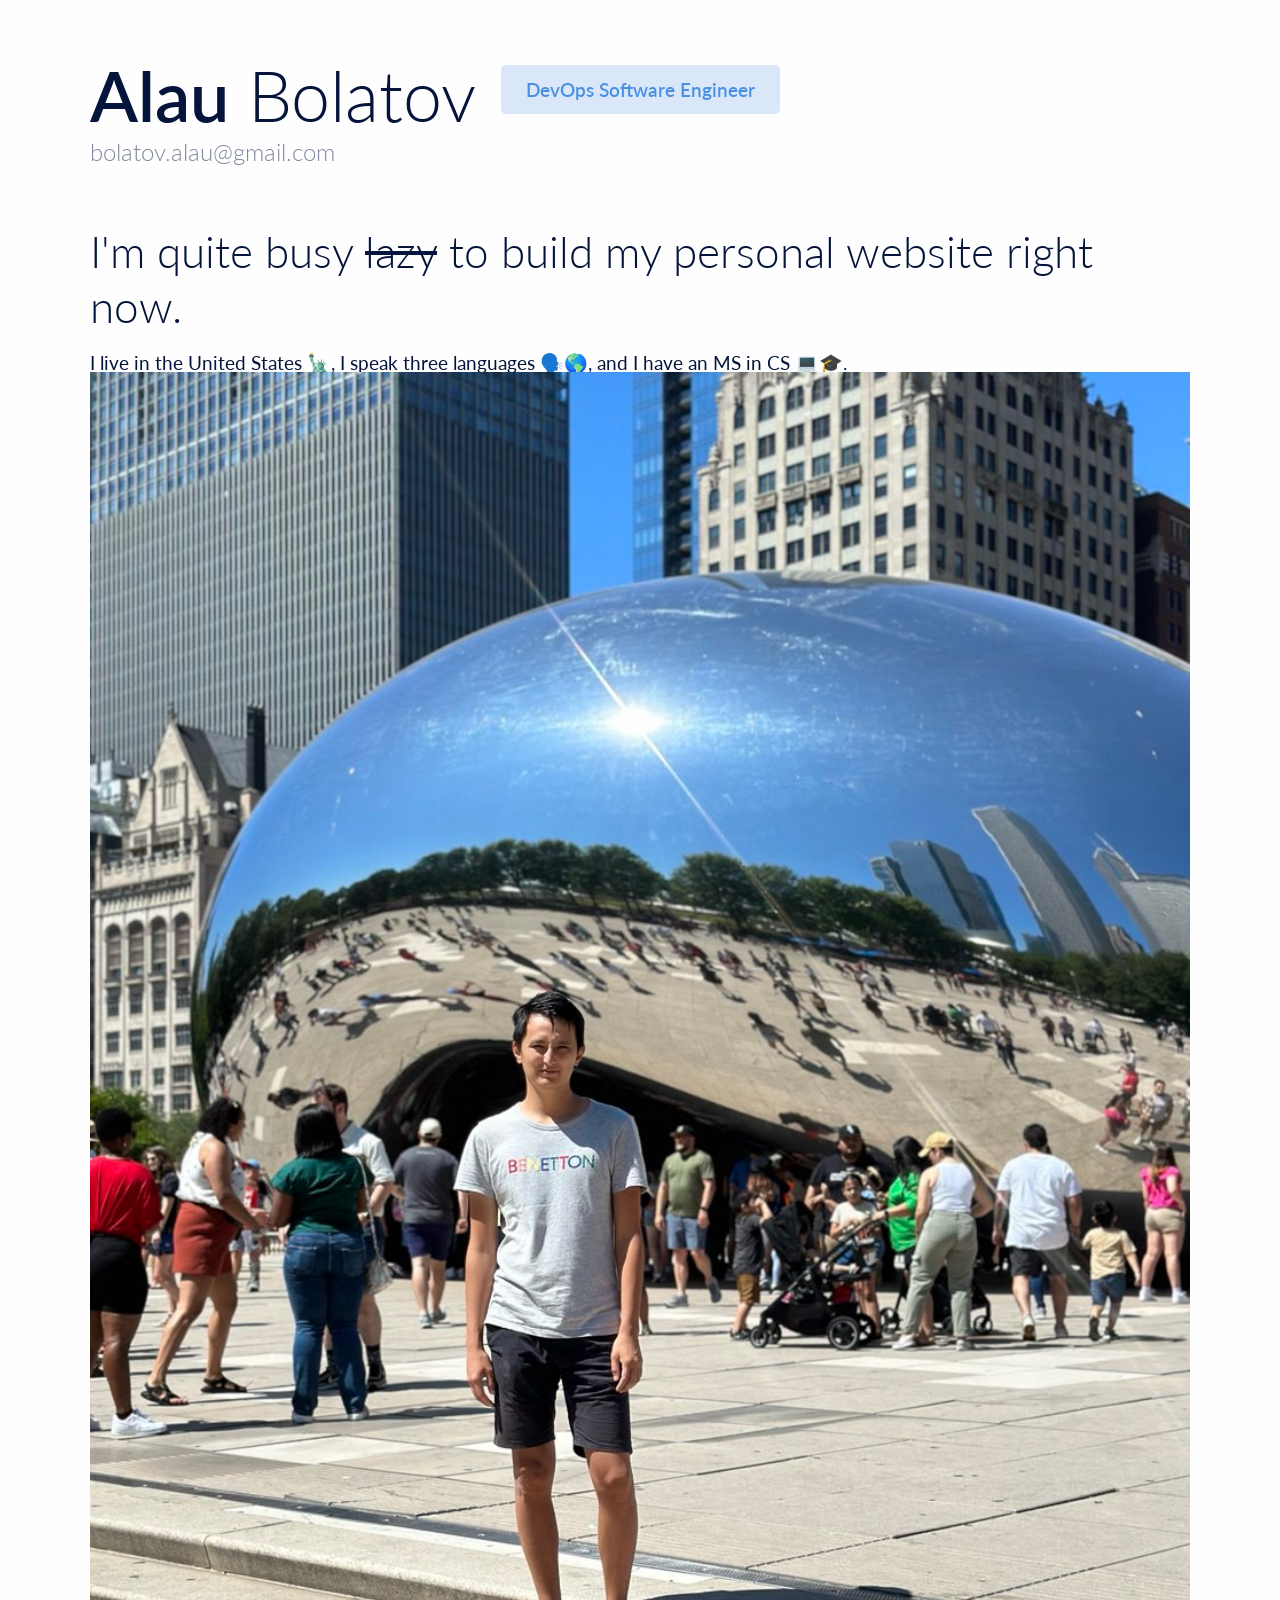
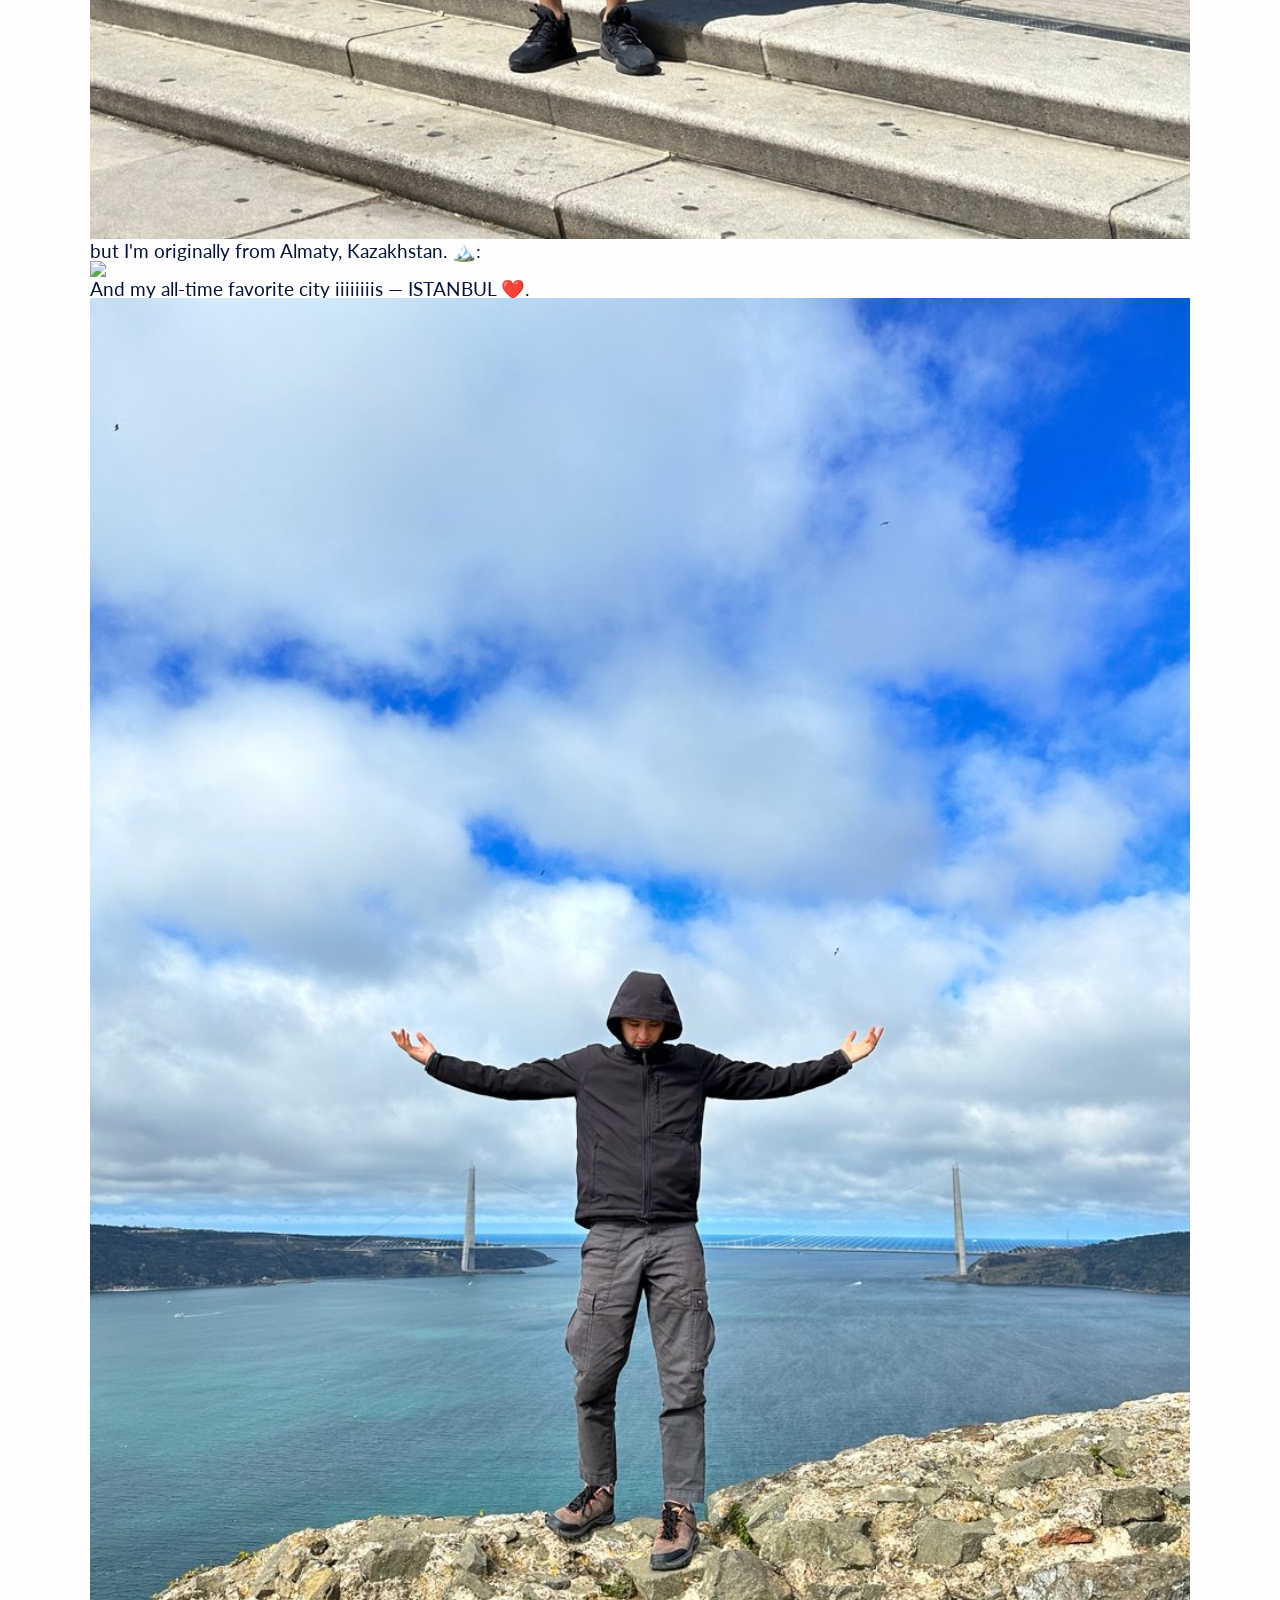
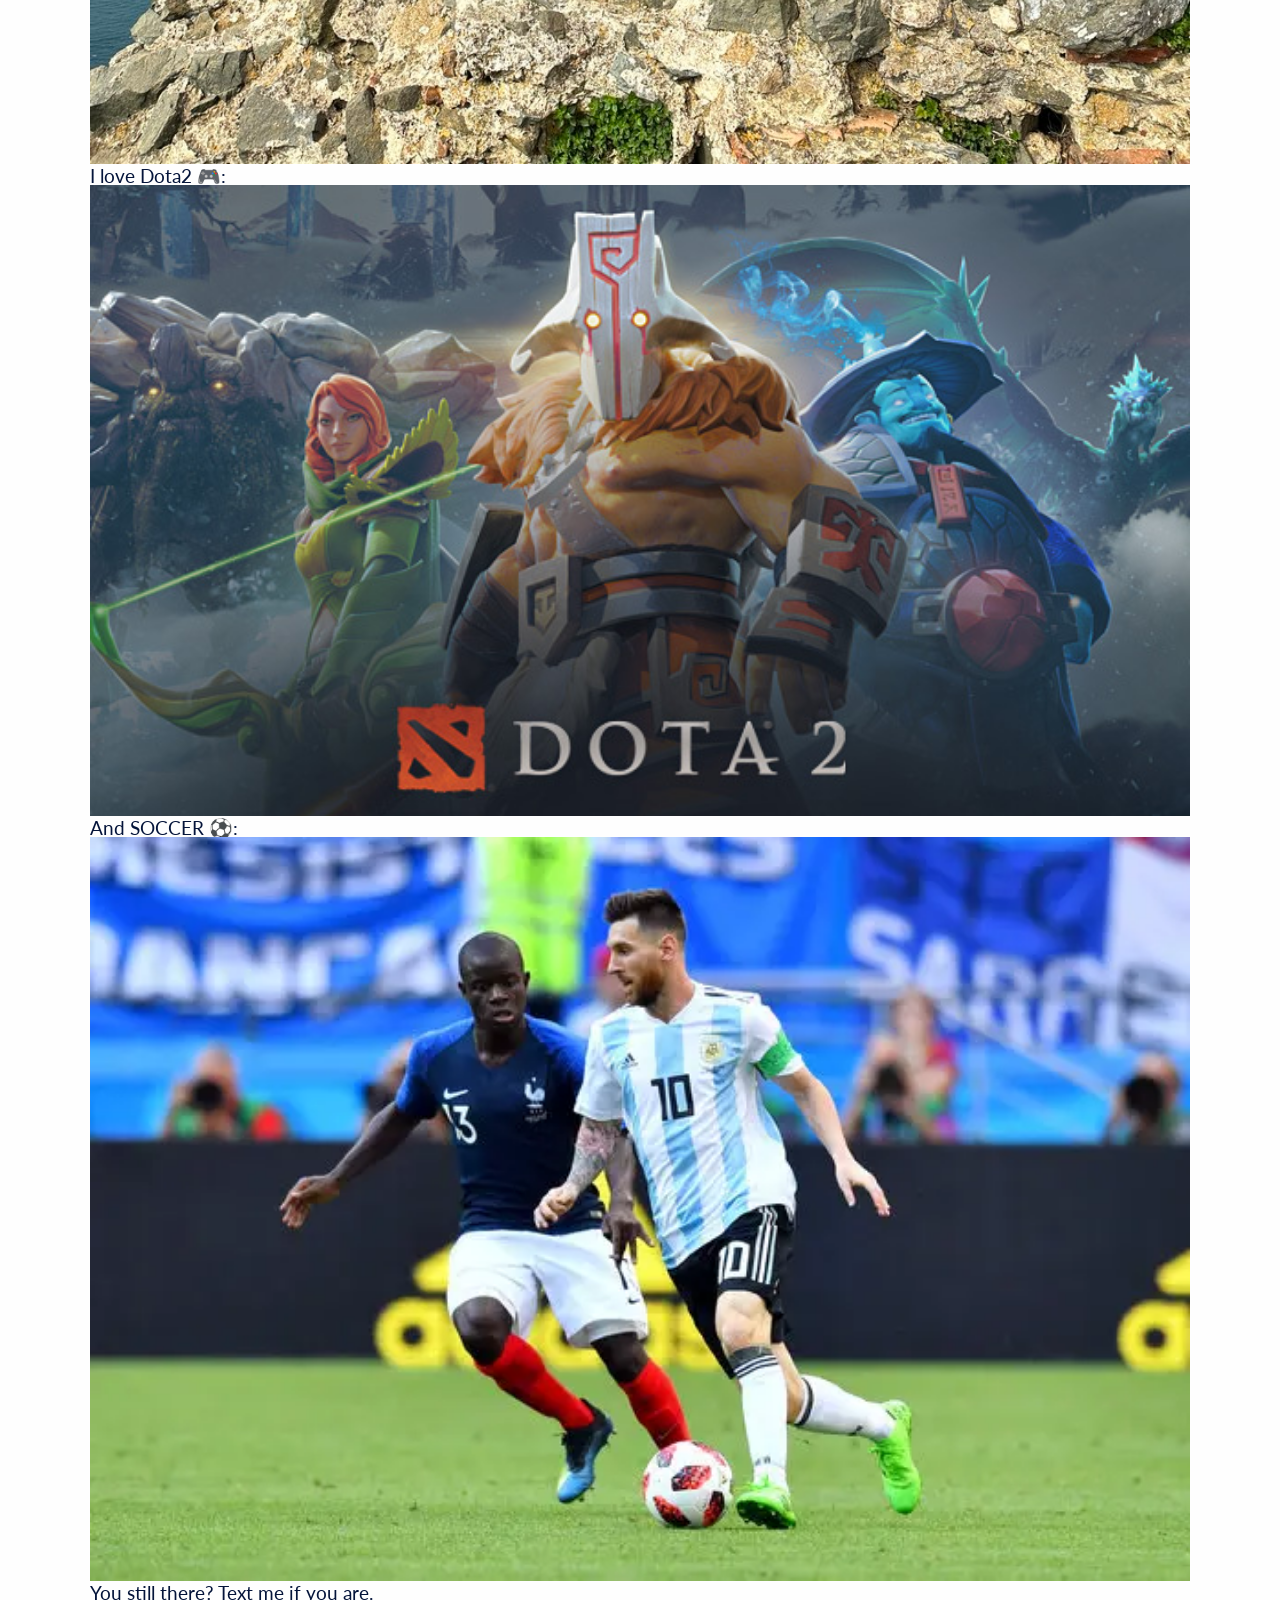
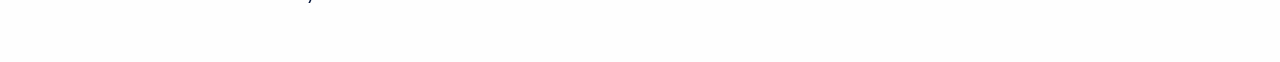
==== index.html @ 492950d0 "awdwad" ====
<!DOCTYPE html>
<html> 
<head> 
	<title>Bolatov Alau</title>
	<link rel="stylesheet" type="text/css" href="styles.css">
	<meta name="viewport" content="width=device-width, initial-scale=1.0">
</head>
<body>

	<div class="container">
		<div class="hero">
			<h1 class="name"><strong>Alau</strong> Bolatov</h1>
			<span class="job-title">DevOps Software Engineer</span>
			<span class="email">bolatov.alau@gmail.com</span>

			<h2 class="lead">I'm quite busy <s>lazy</s> to build my personal website right now.</h2>

			<br />
			I live in the United States 🗽, I speak three languages 🗣️🌎, and I have an MS in CS 💻🎓. 
			<br />
			<img src="chi.jpg" style="width: 100%;">
			
			<br>but I'm originally from Almaty, Kazakhstan. 🏔️:
			<br />

			<img src="al.jpg" style="width: 100%;">

			<br />

And my all-time favorite city iiiiiiiis — ISTANBUL ❤️.

			<br />

			<img src="ist.jpg" style="width: 100%;">

			<br />
			
			I love Dota2 🎮:
			<br />

			<img src="dota2_social.jpg" style="width: 100%;">

			<br />
			And SOCCER ⚽: <br />
			<img src="soccer.webp" style="width: 100%;">

			You still there? Text me if you are. 
		</div>
	</div>

</body>
</html>
---- styles.css ----
/* https://newtodesing.com/ 
   v2.0 | 20110126
   License: none (public domain)
*/



/*Load google font*/
@import url('https://fonts.googleapis.com/css?family=Lato:300,400,700');



/* Reset Styles */

html, body, div, span, applet, object, iframe,
h1, h2, h3, h4, h5, h6, p, blockquote, pre,
a, abbr, acronym, address, big, cite, code,
del, dfn, em, img, ins, kbd, q, s, samp,
small, strike, strong, sub, sup, tt, var,
b, u, i, center,
dl, dt, dd, ol, ul, li,
fieldset, form, label, legend,
table, caption, tbody, tfoot, thead, tr, th, td,
article, aside, canvas, details, embed, 
figure, figcaption, footer, header, hgroup, 
menu, nav, output, ruby, section, summary,
time, mark, audio, video {
	margin: 0;
	padding: 0;
	border: 0;
	font-size: 100%;
	font: inherit;
	vertical-align: baseline;
}
/* HTML5 display-role reset for older browsers */
article, aside, details, figcaption, figure, 
footer, header, hgroup, menu, nav, section {
	display: block;
}
a{
	text-decoration: none;
	text-transform: none;
	color: #4A90E2;
}

body {
	line-height: 1;
	font-family: lato, ubuntu,-apple-system,BlinkMacSystemFont,Segoe UI,Roboto,Oxygen,Ubuntu,Cantarell,Open Sans,Helvetica Neue,sans-serif;
	text-rendering : optimizeLegibility;
	-webkit-font-smoothing : antialiased;
	font-size: 19px;
	background-color: #FEFEFE;
	color: #04143A;
}
ol, ul {
	list-style: none;
}
blockquote, q {
	quotes: none;
}
blockquote:before, blockquote:after,
q:before, q:after {
	content: '';
	content: none;
}
table {
	border-collapse: collapse;
	border-spacing: 0;
}

p {
	color: #15171a;
	font-size: 17;
	line-height: 31px;
}

strong {
	font-weight: 600;
}

div , footer {
	box-sizing: border-box;
}

/* Reset ends */


/*Hero section*/

.container {
	max-width: 1100px;
	height: auto;
	margin: 60px auto;
}

.hero {
	margin: 50px auto; 
	position: relative;
}

h1.name {
	font-size: 70px;
	font-weight: 300;
	display: inline-block;
}

.job-title {
	vertical-align: top;
	background-color: #D9E7F8;
	color: #4A90E2;
	font-weight: 600;
	margin-top: 5px;
	margin-left: 20px;
	border-radius: 5px;
	display: inline-block;
	padding: 15px 25px;
}

.email {
	display: block;
	font-size: 24px;
	font-weight: 300;
	color: #81899C;
	margin-top: 10px;
}

.lead {
	font-size: 44px;
	font-weight: 300;
	margin-top: 60px;
	line-height: 55px;
}

/*hero ends*/

/*skills & intrests*/

.sections {
	vertical-align: top;
	display: inline-block;
	width: 49.7%;
	height: 50px;
}

.section-title {
	font-size: 20px;
	font-weight: 600;
	margin-bottom: 15px;
}

.list-card {
	margin: 30px 0;
}

.list-card .exp , .list-card div{
	display: inline-block;
	vertical-align: top;
}

.list-card .exp {
	margin-right: 15px;
	color: #4A90E2;
	font-weight: 600;
	width: 100px;
}

.list-card div {
	width: 70%;
}

.list-card h3 {
	font-size: 20px;
	font-weight: 600;
	color: #5B6A9A;
	line-height: 26px;
	margin-bottom: 8px;
}

.list-card div span {
	font-size: 16px;
	color: #81899C;
	line-height: 22px;
}

/*skill and intrests ends*/

/* Achievements */


.cards {
	max-width: 1120px;
	display: block;
	margin-top: 280px;
}

.card {
	width: 47.9%;
	height: 200px;
	background-color: #EEF0F7;
	display: inline-block;
	margin: 7px 5px;
	vertical-align: top;
	border-radius: 10px;
	text-align: center;
	padding-top: 50px
}

.card-active , .card:hover{
	transform: scale(1.02);
	transition: 0.5s;
	background-color: #fff;
	box-shadow: 0px 5px 50px -8px #ddd;
	cursor: pointer;
}


.skill-level {
	display: inline-block;
	max-width: 160px;
}

.skill-level span {
	font-size: 35px;
	font-weight: 300;
	color: #5B6A9A;
	vertical-align: top;
}

.skill-level h2 {
	font-size: 95px;
	font-weight: 300;
	display: inline-block;
	vertical-align: top;
	color: #5B6A9A;
	letter-spacing: -5px;
}

.skill-meta {
	vertical-align: top;
	display: inline-block;
	max-width: 300px;
	text-align: left;
	margin-top: 15px;
	margin-left: 15px;
}

.skill-meta h3 {
	font-size: 20px;
	font-weight: 800;
	color: #5B6A9A;
	margin-bottom: 5px;
}

.skill-meta span{
	color: #81899C;
	line-height: 20px;
	font-size: 16px;
}

/* Achievements ends */



/* Timeline styles*/


ol {
	position: relative;
	display: block;
	margin: 100px 0;
	height: 2px;
	background: #EEF0F7;

}
ol::before,
ol::after {
	content: "";
	position: absolute;
	top: -10px;
	display: block;
	width: 0;
	height: 0;
  	border-radius: 10px;
	border: 0px solid #31708F;
}
ol::before {
	left: -5px;
}
ol::after {
	right: -10px;
	border: 0px solid transparent;
	border-right: 0;
	border-left: 20px solid #31708F;
  	border-radius: 3px;
}

/* ---- Timeline elements ---- */
li {
	position: relative;
	display: inline-block;
	float: left;
	width: 25%;
  	height: 50px;
}
li .line {
  position: absolute;
  top: -47px;
  left: 1%;
  font-size: 20px;
  font-weight: 600;
  color: #04143A;
}
li .point {
	content: "";
	top: -7px;
	left: 0%;
	display: block;
	width: 8px;
	height: 8px;
	border: 4px solid #fff;
	border-radius: 10px;
	background: #4A90E2;
  position: absolute;
}
li .description {
  display: none;
  padding: 10px 0;
  margin-top: 20px;
  position: relative;
  font-weight: normal;
  z-index: 1;
  max-width: 95%;
  font-size: 18px;
  font-weight: 600;
  line-height: 25px;
  color: #5B6A9A;
}
.description::before {
  content: '';
  width: 0; 
  height: 0; 
  border-left: 5px solid transparent;
  border-right: 5px solid transparent;
  border-bottom: 5px solid #f4f4f4;
  position: absolute;
  top: -5px;
  left: 43%;
}


.timeline .date{
	font-size: 14px;
	color: #81899C;
	font-weight: 300;
}

/* ---- Hover effects ---- */
li:hover {
  color: #48A4D2;
}
li .description {
  display: block;
}

/*timeline ends*/



/* Media queries*/

@media(max-width: 1024px){
	.container {
		padding: 15px;
		margin: 0px auto;
	}
	.cards {
		margin-top: 250px;
	}
}

@media(max-width: 768px){
	.container {
		padding: 15px;
		margin: 0px auto;
	}
	.cards {
		margin-top: 320px;
	}

	.card {
		padding: 15px;
		text-align: left;
	}
	.card h2 {
		font-size: 70px;
	}
		.card , .sections {
		width: 100%;
		height: auto;
		margin: 10px 0;
		float: left;
	}

	.timeline{
		border: none;
		background-color: rgba(0,0,0,0);
	}

	.timeline li{
		margin-top: 70px;
		height: 150px;
	}
}


@media(max-width: 425px) {
	h1.name {
		font-size: 40px;
	}

	.card , .sections {
		width: 100%;
		height: auto;
		margin: 10px 0;
		float: left;
	}

	.timeline{
		display: none;
		}

	.job-title {
		position: absolute;
		font-size: 15px;
		top: -40px;
		right: 20px;
		padding: 10px
	}

	.lead {
		margin-top: 15px;
		font-size: 20px;
		line-height: 28px;
	}
	.container {
		margin: 0px;
		padding: 0 15px;
	}
	footer {
		margin-top: 2050px;
	}
	}


/* End of all :P*/
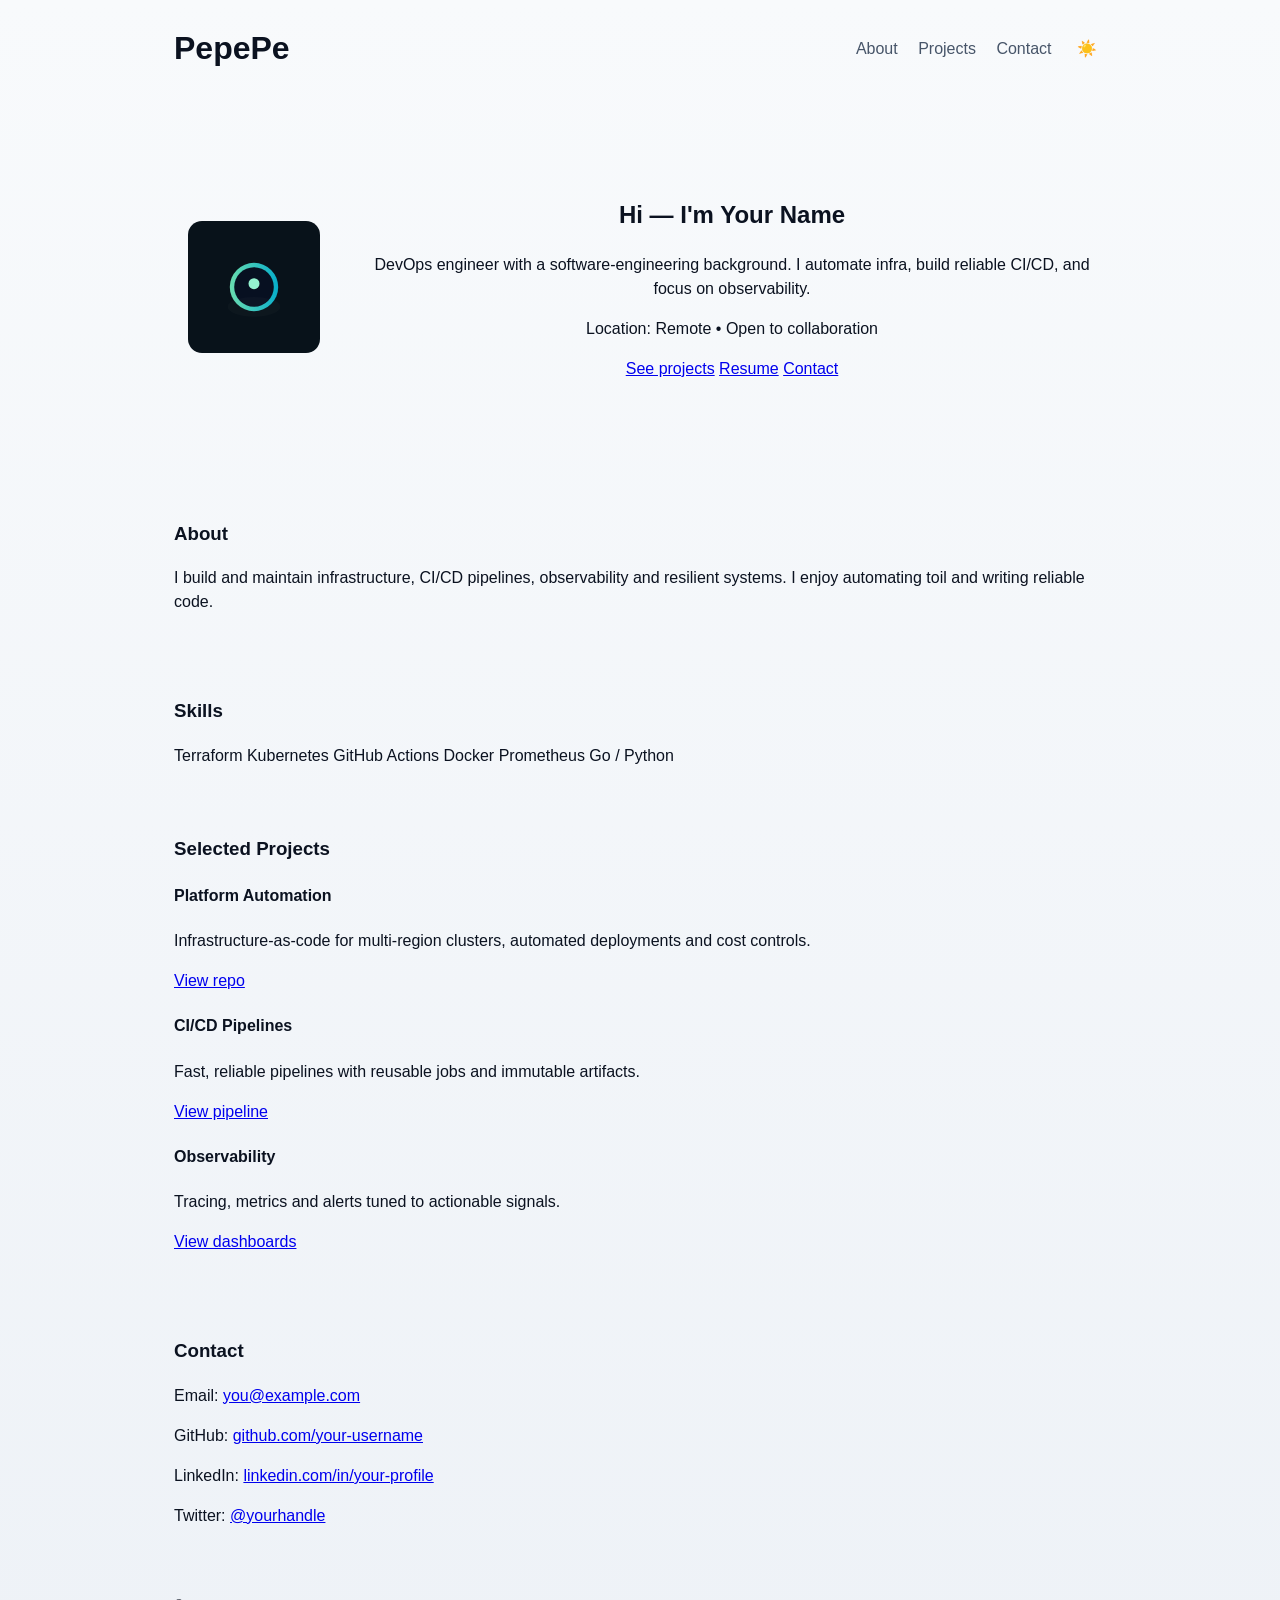
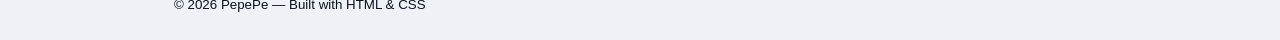
==== commit 17f00416: "lll" ====
--- a/index.html
+++ b/index.html
@@ -1,52 +1,127 @@
-<!DOCTYPE html>
-<html> 
-<head> 
-	<title>Bolatov Alau</title>
-	<link rel="stylesheet" type="text/css" href="styles.css">
-	<meta name="viewport" content="width=device-width, initial-scale=1.0">
-</head>
-<body>
+<!doctype html>
+<html lang="en">
+  <head>
+    <meta charset="utf-8" />
+    <meta name="viewport" content="width=device-width,initial-scale=1" />
+    <title>PepePe — DevOps + SWE Portfolio</title>
+    <meta name="description" content="Single-page static site for DevOps engineer with SWE background" />
+    <link rel="stylesheet" href="styles.css">
+  </head>
+  <body>
+    <header class="site-header">
+      <div class="container">
+        <h1 class="brand">PepePe</h1>
+        <nav class="nav">
+          <a href="#about">About</a>
+          <a href="#projects">Projects</a>
+          <a href="#contact">Contact</a>
+          <button id="themeToggle" class="theme-toggle" aria-label="Toggle color theme">🌙</button>
+        </nav>
+      </div>
+    </header>
 
-	<div class="container">
-		<div class="hero">
-			<h1 class="name"><strong>Alau</strong> Bolatov</h1>
-			<span class="job-title">DevOps Software Engineer</span>
-			<span class="email">bolatov.alau@gmail.com</span>
+    <main>
+      <section class="hero">
+        <div class="container hero-inner">
+          <div class="hero-left">
+            <img src="avatar.svg" alt="Avatar" class="avatar">
+          </div>
+          <div class="hero-right">
+            <h2>Hi — I'm <strong>Your Name</strong></h2>
+            <p class="lead">DevOps engineer with a software-engineering background. I automate infra, build reliable CI/CD, and focus on observability.</p>
+            <p class="meta">Location: Remote • Open to collaboration</p>
+            <p class="actions">
+              <a class="btn" href="#projects">See projects</a>
+              <a class="btn" href="resume.pdf" download>Resume</a>
+              <a class="btn ghost" href="#contact">Contact</a>
+            </p>
+          </div>
+        </div>
+      </section>
 
-			<h2 class="lead">I'm quite busy <s>lazy</s> to build my personal website right now.</h2>
+      <section id="about" class="container card">
+        <h3>About</h3>
+        <p>I build and maintain infrastructure, CI/CD pipelines, observability and resilient systems. I enjoy automating toil and writing reliable code.</p>
+      </section>
 
-			<br />
-			I live in the United States 🗽, I speak three languages 🗣️🌎, and I have an MS in CS 💻🎓. 
-			<br />
-			<img src="chi.jpg" style="width: 100%;">
-			
-			<br>but I'm originally from Almaty, Kazakhstan. 🏔️:
-			<br />
+      <section id="skills" class="container card">
+        <h3>Skills</h3>
+        <div class="chips">
+          <span class="chip">Terraform</span>
+          <span class="chip">Kubernetes</span>
+          <span class="chip">GitHub Actions</span>
+          <span class="chip">Docker</span>
+          <span class="chip">Prometheus</span>
+          <span class="chip">Go / Python</span>
+        </div>
+      </section>
 
-			<img src="al.jpg" style="width: 100%;">
+      <section id="projects" class="container">
+        <h3>Selected Projects</h3>
+        <div class="grid">
+          <article class="tile">
+            <h4>Platform Automation</h4>
+            <p>Infrastructure-as-code for multi-region clusters, automated deployments and cost controls.</p>
+            <p><a class="proj-link" href="#">View repo</a></p>
+          </article>
+          <article class="tile">
+            <h4>CI/CD Pipelines</h4>
+            <p>Fast, reliable pipelines with reusable jobs and immutable artifacts.</p>
+            <p><a class="proj-link" href="#">View pipeline</a></p>
+          </article>
+          <article class="tile">
+            <h4>Observability</h4>
+            <p>Tracing, metrics and alerts tuned to actionable signals.</p>
+            <p><a class="proj-link" href="#">View dashboards</a></p>
+          </article>
+        </div>
+      </section>
 
-			<br />
+      <section id="contact" class="container card">
+        <h3>Contact</h3>
+        <p>Email: <a href="mailto:you@example.com">you@example.com</a></p>
+        <p>GitHub: <a href="https://github.com/your-username" target="_blank" rel="noopener">github.com/your-username</a></p>
+        <p>LinkedIn: <a href="#" target="_blank" rel="noopener">linkedin.com/in/your-profile</a></p>
+        <p>Twitter: <a href="#" target="_blank" rel="noopener">@yourhandle</a></p>
+      </section>
+    </main>
 
-And my all-time favorite city iiiiiiiis — ISTANBUL ❤️.
+    <footer class="site-footer">
+      <div class="container">
+        <small>© <span id="year"></span> PepePe — Built with HTML & CSS</small>
+      </div>
+    </footer>
 
-			<br />
+    <script>
+      document.getElementById('year').textContent = new Date().getFullYear();
 
-			<img src="ist.jpg" style="width: 100%;">
+      (function(){
+        const btn = document.getElementById('themeToggle');
+        const storageKey = 'site-theme';
 
-			<br />
-			
-			I love Dota2 🎮:
-			<br />
+        function applyTheme(theme){
+          if(theme === 'light') document.documentElement.setAttribute('data-theme','light');
+          else document.documentElement.removeAttribute('data-theme');
+          btn.textContent = theme === 'light' ? '☀️' : '🌙';
+        }
 
-			<img src="dota2_social.jpg" style="width: 100%;">
+        function init(){
+          const saved = localStorage.getItem(storageKey);
+          if(saved){ applyTheme(saved); return; }
 
-			<br />
-			And SOCCER ⚽: <br />
-			<img src="soccer.webp" style="width: 100%;">
+          const prefersLight = window.matchMedia && window.matchMedia('(prefers-color-scheme: light)').matches;
+          applyTheme(prefersLight ? 'light' : 'dark');
+        }
 
-			You still there? Text me if you are. 
-		</div>
-	</div>
+        btn.addEventListener('click', ()=>{
+          const current = document.documentElement.getAttribute('data-theme') === 'light' ? 'light' : 'dark';
+          const next = current === 'light' ? 'dark' : 'light';
+          applyTheme(next);
+          localStorage.setItem(storageKey, next);
+        });
 
-</body>
+        init();
+      }());
+    </script>
+  </body>
 </html>
--- a/styles.css
+++ b/styles.css
@@ -1,455 +1,56 @@
-/* https://newtodesing.com/ 
-   v2.0 | 20110126
-   License: none (public domain)
-*/
-
-
-
-/*Load google font*/
-@import url('https://fonts.googleapis.com/css?family=Lato:300,400,700');
-
-
-
-/* Reset Styles */
-
-html, body, div, span, applet, object, iframe,
-h1, h2, h3, h4, h5, h6, p, blockquote, pre,
-a, abbr, acronym, address, big, cite, code,
-del, dfn, em, img, ins, kbd, q, s, samp,
-small, strike, strong, sub, sup, tt, var,
-b, u, i, center,
-dl, dt, dd, ol, ul, li,
-fieldset, form, label, legend,
-table, caption, tbody, tfoot, thead, tr, th, td,
-article, aside, canvas, details, embed, 
-figure, figcaption, footer, header, hgroup, 
-menu, nav, output, ruby, section, summary,
-time, mark, audio, video {
-	margin: 0;
-	padding: 0;
-	border: 0;
-	font-size: 100%;
-	font: inherit;
-	vertical-align: baseline;
-}
-/* HTML5 display-role reset for older browsers */
-article, aside, details, figcaption, figure, 
-footer, header, hgroup, menu, nav, section {
-	display: block;
-}
-a{
-	text-decoration: none;
-	text-transform: none;
-	color: #4A90E2;
+:root{
+  --bg-gradient-start: #071021;
+  --bg-gradient-end: #071828;
+  --text-color: #e6eef6;
+  --muted: #9aa4b2;
+  --accent: #6ee7b7;
+  --surface: #0b1220;
 }
 
-body {
-	line-height: 1;
-	font-family: lato, ubuntu,-apple-system,BlinkMacSystemFont,Segoe UI,Roboto,Oxygen,Ubuntu,Cantarell,Open Sans,Helvetica Neue,sans-serif;
-	text-rendering : optimizeLegibility;
-	-webkit-font-smoothing : antialiased;
-	font-size: 19px;
-	background-color: #FEFEFE;
-	color: #04143A;
+html[data-theme="light"]{
+  --bg-gradient-start: #f8fafc;
+  --bg-gradient-end: #eef2f7;
+  --text-color: #0b1220;
+  --muted: #475569;
+  --accent: #06b6d4;
+  --surface: #ffffff;
 }
-ol, ul {
-	list-style: none;
+*{box-sizing:border-box}
+body{
+  margin:0; font-family:Inter,Segoe UI,Roboto,Arial,sans-serif; background:linear-gradient(180deg,var(--bg-gradient-start) 0%, var(--bg-gradient-end) 100%); color:var(--text-color); line-height:1.5; transition:background-color 240ms ease, color 240ms ease;
 }
-blockquote, q {
-	quotes: none;
+.container{max-width:980px;margin:0 auto;padding:24px}
+.site-header{border-bottom:1px solid rgba(255,255,255,0.03);} 
+.site-header .container{display:flex;align-items:center;justify-content:space-between}
+.brand{margin:0;font-weight:700}
+.nav a{color:var(--muted);text-decoration:none;margin-left:16px}
+.theme-toggle{background:transparent;border:1px solid rgba(255,255,255,0.06);color:var(--muted);padding:6px 8px;border-radius:8px;margin-left:12px;cursor:pointer;font-size:16px}
+.theme-toggle:hover{opacity:0.9}
+.hero{padding:56px 0;text-align:center}
+.hero{padding:56px 0}
+.hero-inner{display:flex;align-items:center;gap:24px;justify-content:center}
+.hero-left{flex:0 0 160px;display:flex;justify-content:center}
+.avatar{width:140px;height:140px;border-radius:18px;border:4px solid rgba(255,255,255,0.04);background:linear-gradient(180deg,var(--bg-gradient-start),var(--bg-gradient-end)}
+.hero-right{max-width:640px}
+.hero h2{font-size:28px;margin:0 0 8px;text-align:left}
+.lead{color:var(--muted);margin:8px 0 12px;text-align:left}
+.meta{color:var(--muted);font-size:14px;margin-bottom:12px;text-align:left}
+.btn{display:inline-block;padding:10px 16px;border-radius:8px;background:var(--accent);color:#04292b;text-decoration:none;font-weight:600;margin-right:8px}
+.btn.ghost{background:transparent;border:1px solid rgba(255,255,255,0.06);color:var(--muted)}
+.card{background:linear-gradient(180deg,rgba(255,255,255,0.02),rgba(255,255,255,0.01));border-radius:10px;padding:24px;margin:18px auto;text-align:center;max-width:720px}
+.grid{display:grid;grid-template-columns:repeat(auto-fit,minmax(210px,1fr));gap:16px}
+.proj-link{color:var(--accent);text-decoration:none;font-weight:600}
+
+.chips{display:flex;flex-wrap:wrap;gap:8px;margin-top:8px}
+.chip{background:rgba(255,255,255,0.03);padding:6px 10px;border-radius:999px;font-size:13px;color:var(--muted)}
+.tile{background:rgba(255,255,255,0.02);padding:16px;border-radius:8px}
+.site-footer{border-top:1px solid rgba(255,255,255,0.03);padding:16px 0;margin-top:32px;text-align:center;color:var(--muted)}
+
+@media (max-width:640px){
+  .site-header .container{padding:12px}
+  .nav a{margin-left:10px}
+  .hero h2{font-size:20px}
+  .hero-inner{flex-direction:column;gap:12px}
+  .hero-left{flex:0 0 auto}
+  .avatar{width:120px;height:120px}
 }
-blockquote:before, blockquote:after,
-q:before, q:after {
-	content: '';
-	content: none;
-}
-table {
-	border-collapse: collapse;
-	border-spacing: 0;
-}
-
-p {
-	color: #15171a;
-	font-size: 17;
-	line-height: 31px;
-}
-
-strong {
-	font-weight: 600;
-}
-
-div , footer {
-	box-sizing: border-box;
-}
-
-/* Reset ends */
-
-
-/*Hero section*/
-
-.container {
-	max-width: 1100px;
-	height: auto;
-	margin: 60px auto;
-}
-
-.hero {
-	margin: 50px auto; 
-	position: relative;
-}
-
-h1.name {
-	font-size: 70px;
-	font-weight: 300;
-	display: inline-block;
-}
-
-.job-title {
-	vertical-align: top;
-	background-color: #D9E7F8;
-	color: #4A90E2;
-	font-weight: 600;
-	margin-top: 5px;
-	margin-left: 20px;
-	border-radius: 5px;
-	display: inline-block;
-	padding: 15px 25px;
-}
-
-.email {
-	display: block;
-	font-size: 24px;
-	font-weight: 300;
-	color: #81899C;
-	margin-top: 10px;
-}
-
-.lead {
-	font-size: 44px;
-	font-weight: 300;
-	margin-top: 60px;
-	line-height: 55px;
-}
-
-/*hero ends*/
-
-/*skills & intrests*/
-
-.sections {
-	vertical-align: top;
-	display: inline-block;
-	width: 49.7%;
-	height: 50px;
-}
-
-.section-title {
-	font-size: 20px;
-	font-weight: 600;
-	margin-bottom: 15px;
-}
-
-.list-card {
-	margin: 30px 0;
-}
-
-.list-card .exp , .list-card div{
-	display: inline-block;
-	vertical-align: top;
-}
-
-.list-card .exp {
-	margin-right: 15px;
-	color: #4A90E2;
-	font-weight: 600;
-	width: 100px;
-}
-
-.list-card div {
-	width: 70%;
-}
-
-.list-card h3 {
-	font-size: 20px;
-	font-weight: 600;
-	color: #5B6A9A;
-	line-height: 26px;
-	margin-bottom: 8px;
-}
-
-.list-card div span {
-	font-size: 16px;
-	color: #81899C;
-	line-height: 22px;
-}
-
-/*skill and intrests ends*/
-
-/* Achievements */
-
-
-.cards {
-	max-width: 1120px;
-	display: block;
-	margin-top: 280px;
-}
-
-.card {
-	width: 47.9%;
-	height: 200px;
-	background-color: #EEF0F7;
-	display: inline-block;
-	margin: 7px 5px;
-	vertical-align: top;
-	border-radius: 10px;
-	text-align: center;
-	padding-top: 50px
-}
-
-.card-active , .card:hover{
-	transform: scale(1.02);
-	transition: 0.5s;
-	background-color: #fff;
-	box-shadow: 0px 5px 50px -8px #ddd;
-	cursor: pointer;
-}
-
-
-.skill-level {
-	display: inline-block;
-	max-width: 160px;
-}
-
-.skill-level span {
-	font-size: 35px;
-	font-weight: 300;
-	color: #5B6A9A;
-	vertical-align: top;
-}
-
-.skill-level h2 {
-	font-size: 95px;
-	font-weight: 300;
-	display: inline-block;
-	vertical-align: top;
-	color: #5B6A9A;
-	letter-spacing: -5px;
-}
-
-.skill-meta {
-	vertical-align: top;
-	display: inline-block;
-	max-width: 300px;
-	text-align: left;
-	margin-top: 15px;
-	margin-left: 15px;
-}
-
-.skill-meta h3 {
-	font-size: 20px;
-	font-weight: 800;
-	color: #5B6A9A;
-	margin-bottom: 5px;
-}
-
-.skill-meta span{
-	color: #81899C;
-	line-height: 20px;
-	font-size: 16px;
-}
-
-/* Achievements ends */
-
-
-
-/* Timeline styles*/
-
-
-ol {
-	position: relative;
-	display: block;
-	margin: 100px 0;
-	height: 2px;
-	background: #EEF0F7;
-
-}
-ol::before,
-ol::after {
-	content: "";
-	position: absolute;
-	top: -10px;
-	display: block;
-	width: 0;
-	height: 0;
-  	border-radius: 10px;
-	border: 0px solid #31708F;
-}
-ol::before {
-	left: -5px;
-}
-ol::after {
-	right: -10px;
-	border: 0px solid transparent;
-	border-right: 0;
-	border-left: 20px solid #31708F;
-  	border-radius: 3px;
-}
-
-/* ---- Timeline elements ---- */
-li {
-	position: relative;
-	display: inline-block;
-	float: left;
-	width: 25%;
-  	height: 50px;
-}
-li .line {
-  position: absolute;
-  top: -47px;
-  left: 1%;
-  font-size: 20px;
-  font-weight: 600;
-  color: #04143A;
-}
-li .point {
-	content: "";
-	top: -7px;
-	left: 0%;
-	display: block;
-	width: 8px;
-	height: 8px;
-	border: 4px solid #fff;
-	border-radius: 10px;
-	background: #4A90E2;
-  position: absolute;
-}
-li .description {
-  display: none;
-  padding: 10px 0;
-  margin-top: 20px;
-  position: relative;
-  font-weight: normal;
-  z-index: 1;
-  max-width: 95%;
-  font-size: 18px;
-  font-weight: 600;
-  line-height: 25px;
-  color: #5B6A9A;
-}
-.description::before {
-  content: '';
-  width: 0; 
-  height: 0; 
-  border-left: 5px solid transparent;
-  border-right: 5px solid transparent;
-  border-bottom: 5px solid #f4f4f4;
-  position: absolute;
-  top: -5px;
-  left: 43%;
-}
-
-
-.timeline .date{
-	font-size: 14px;
-	color: #81899C;
-	font-weight: 300;
-}
-
-/* ---- Hover effects ---- */
-li:hover {
-  color: #48A4D2;
-}
-li .description {
-  display: block;
-}
-
-/*timeline ends*/
-
-
-
-/* Media queries*/
-
-@media(max-width: 1024px){
-	.container {
-		padding: 15px;
-		margin: 0px auto;
-	}
-	.cards {
-		margin-top: 250px;
-	}
-}
-
-@media(max-width: 768px){
-	.container {
-		padding: 15px;
-		margin: 0px auto;
-	}
-	.cards {
-		margin-top: 320px;
-	}
-
-	.card {
-		padding: 15px;
-		text-align: left;
-	}
-	.card h2 {
-		font-size: 70px;
-	}
-		.card , .sections {
-		width: 100%;
-		height: auto;
-		margin: 10px 0;
-		float: left;
-	}
-
-	.timeline{
-		border: none;
-		background-color: rgba(0,0,0,0);
-	}
-
-	.timeline li{
-		margin-top: 70px;
-		height: 150px;
-	}
-}
-
-
-@media(max-width: 425px) {
-	h1.name {
-		font-size: 40px;
-	}
-
-	.card , .sections {
-		width: 100%;
-		height: auto;
-		margin: 10px 0;
-		float: left;
-	}
-
-	.timeline{
-		display: none;
-		}
-
-	.job-title {
-		position: absolute;
-		font-size: 15px;
-		top: -40px;
-		right: 20px;
-		padding: 10px
-	}
-
-	.lead {
-		margin-top: 15px;
-		font-size: 20px;
-		line-height: 28px;
-	}
-	.container {
-		margin: 0px;
-		padding: 0 15px;
-	}
-	footer {
-		margin-top: 2050px;
-	}
-	}
-
-
-/* End of all :P*/
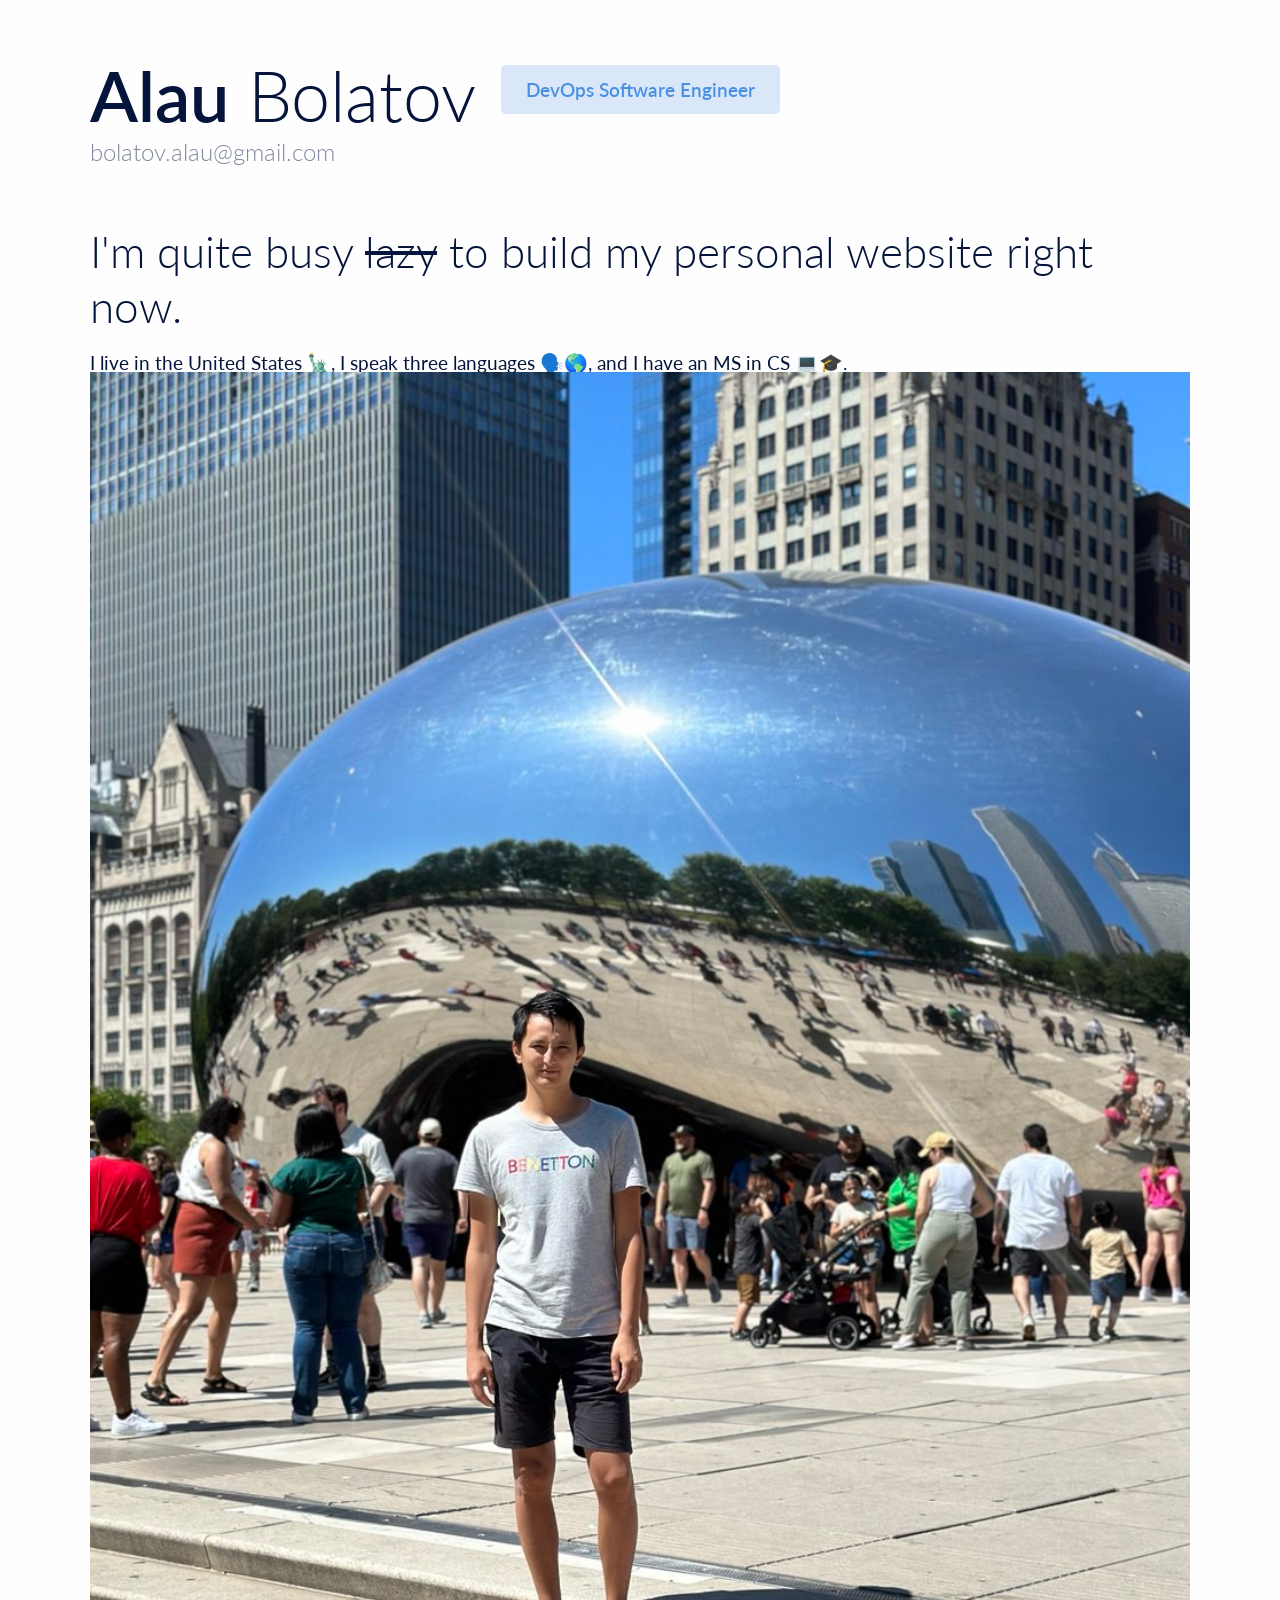
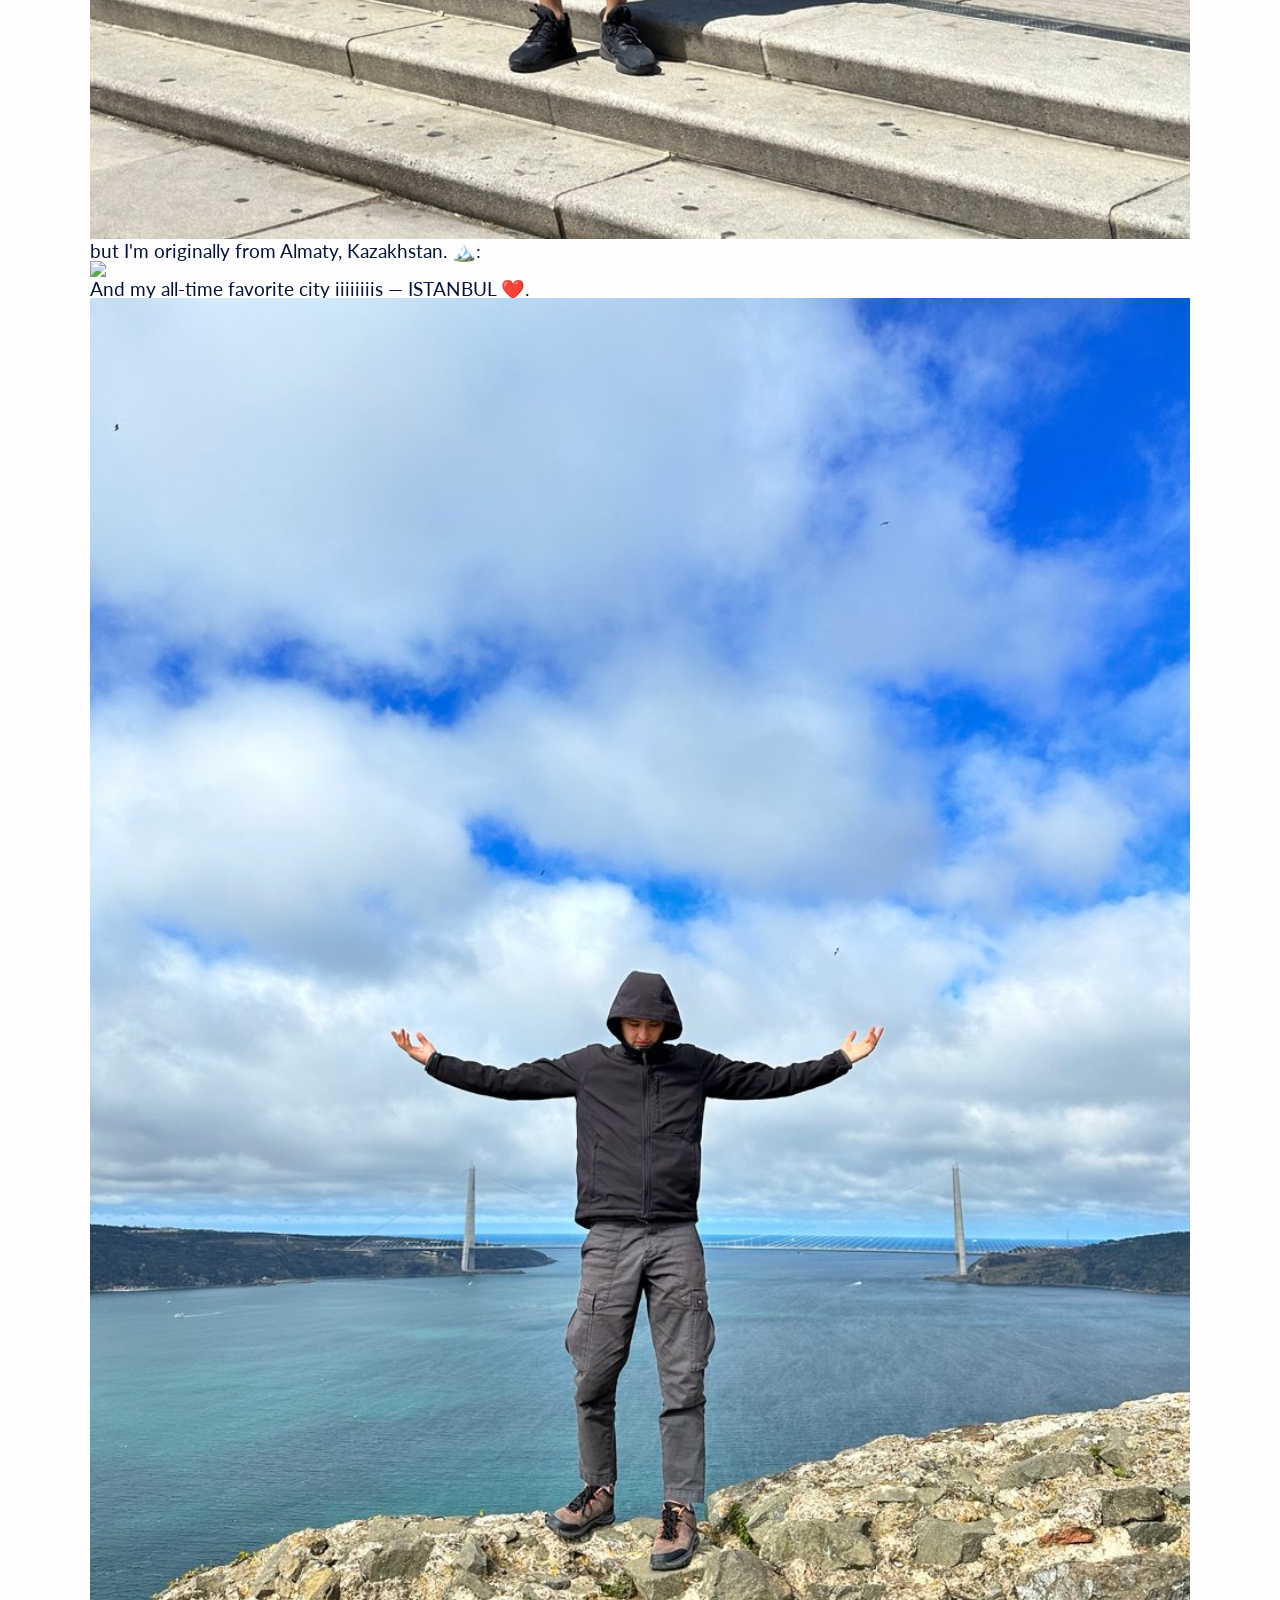
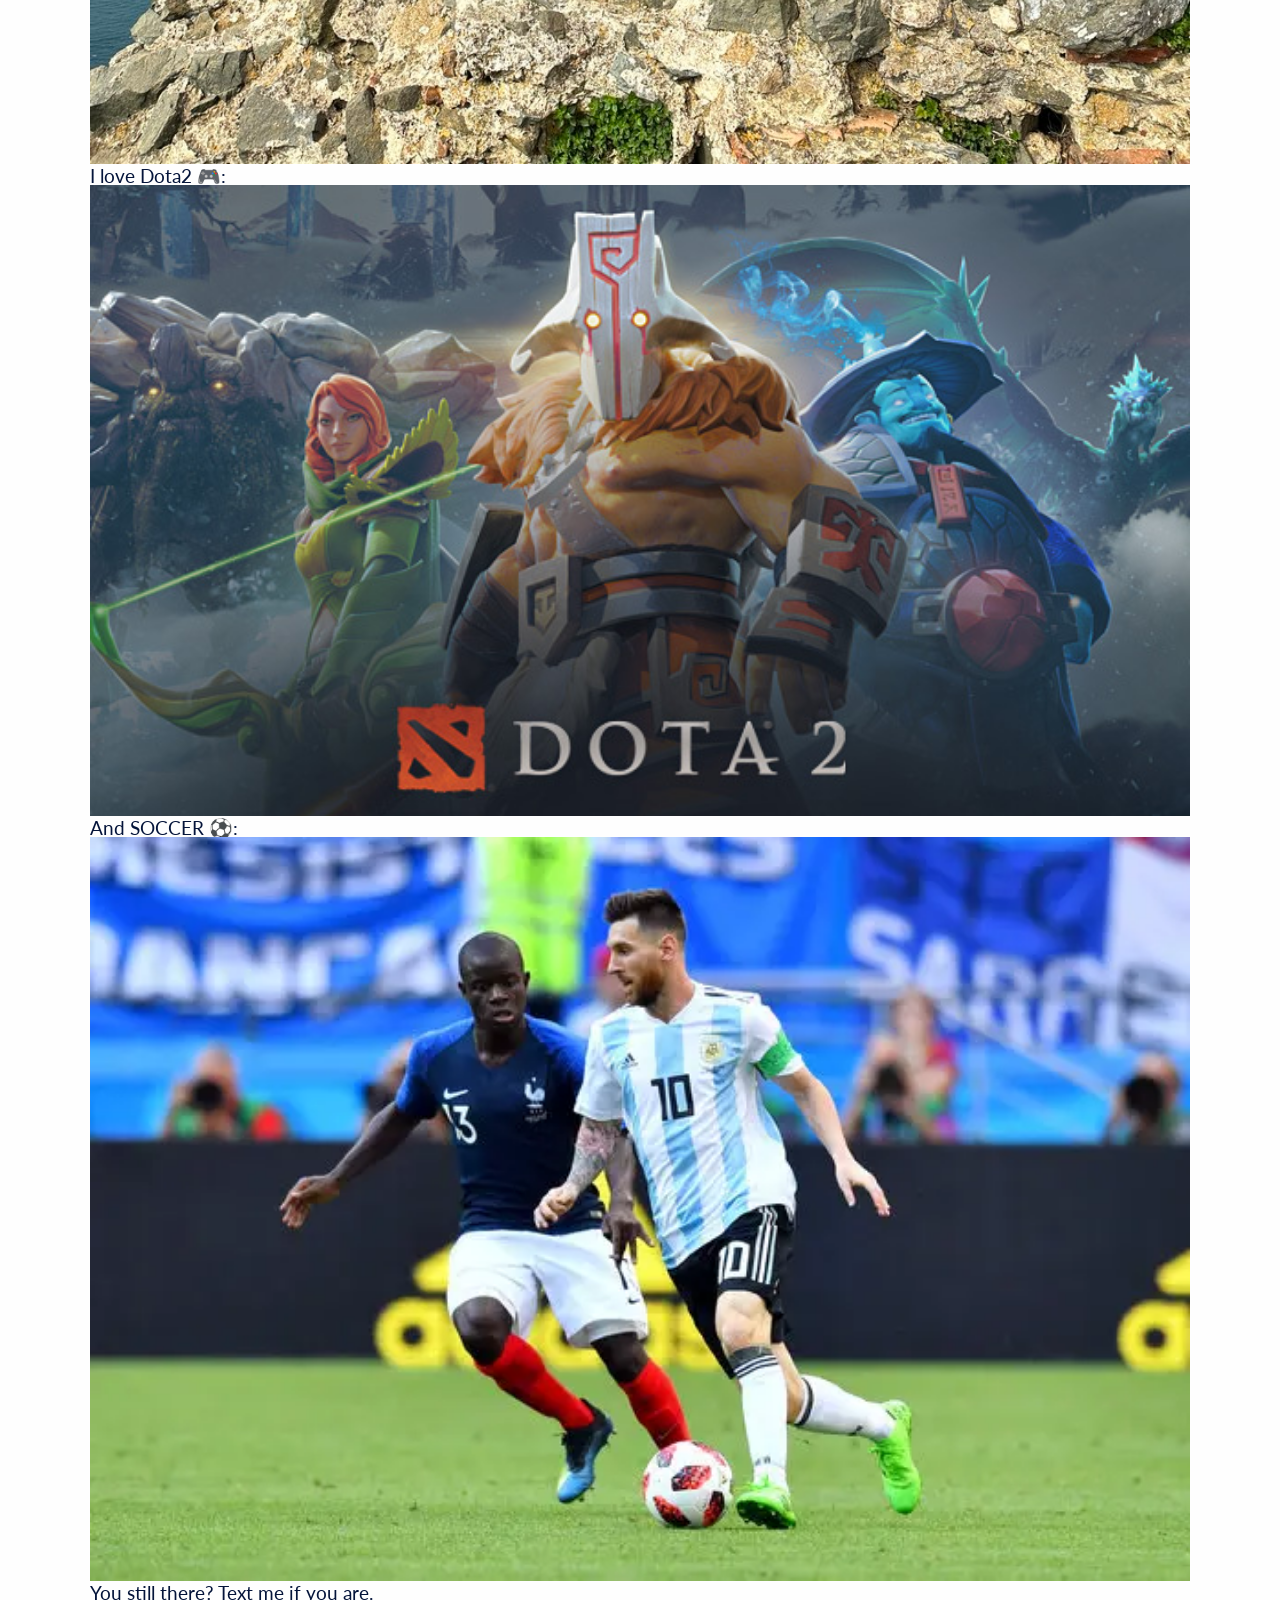
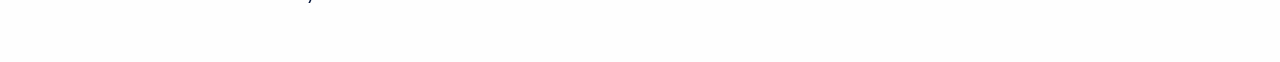
==== commit bf861e5d: "revert" ====
--- a/index.html
+++ b/index.html
@@ -1,127 +1,52 @@
-<!doctype html>
-<html lang="en">
-  <head>
-    <meta charset="utf-8" />
-    <meta name="viewport" content="width=device-width,initial-scale=1" />
-    <title>PepePe — DevOps + SWE Portfolio</title>
-    <meta name="description" content="Single-page static site for DevOps engineer with SWE background" />
-    <link rel="stylesheet" href="styles.css">
-  </head>
-  <body>
-    <header class="site-header">
-      <div class="container">
-        <h1 class="brand">PepePe</h1>
-        <nav class="nav">
-          <a href="#about">About</a>
-          <a href="#projects">Projects</a>
-          <a href="#contact">Contact</a>
-          <button id="themeToggle" class="theme-toggle" aria-label="Toggle color theme">🌙</button>
-        </nav>
-      </div>
-    </header>
+<!DOCTYPE html>
+<html> 
+<head> 
+	<title>Bolatov Alau</title>
+	<link rel="stylesheet" type="text/css" href="styles.css">
+	<meta name="viewport" content="width=device-width, initial-scale=1.0">
+</head>
+<body>
 
-    <main>
-      <section class="hero">
-        <div class="container hero-inner">
-          <div class="hero-left">
-            <img src="avatar.svg" alt="Avatar" class="avatar">
-          </div>
-          <div class="hero-right">
-            <h2>Hi — I'm <strong>Your Name</strong></h2>
-            <p class="lead">DevOps engineer with a software-engineering background. I automate infra, build reliable CI/CD, and focus on observability.</p>
-            <p class="meta">Location: Remote • Open to collaboration</p>
-            <p class="actions">
-              <a class="btn" href="#projects">See projects</a>
-              <a class="btn" href="resume.pdf" download>Resume</a>
-              <a class="btn ghost" href="#contact">Contact</a>
-            </p>
-          </div>
-        </div>
-      </section>
+	<div class="container">
+		<div class="hero">
+			<h1 class="name"><strong>Alau</strong> Bolatov</h1>
+			<span class="job-title">DevOps Software Engineer</span>
+			<span class="email">bolatov.alau@gmail.com</span>
 
-      <section id="about" class="container card">
-        <h3>About</h3>
-        <p>I build and maintain infrastructure, CI/CD pipelines, observability and resilient systems. I enjoy automating toil and writing reliable code.</p>
-      </section>
+			<h2 class="lead">I'm quite busy <s>lazy</s> to build my personal website right now.</h2>
 
-      <section id="skills" class="container card">
-        <h3>Skills</h3>
-        <div class="chips">
-          <span class="chip">Terraform</span>
-          <span class="chip">Kubernetes</span>
-          <span class="chip">GitHub Actions</span>
-          <span class="chip">Docker</span>
-          <span class="chip">Prometheus</span>
-          <span class="chip">Go / Python</span>
-        </div>
-      </section>
+			<br />
+			I live in the United States 🗽, I speak three languages 🗣️🌎, and I have an MS in CS 💻🎓. 
+			<br />
+			<img src="chi.jpg" style="width: 100%;">
+			
+			<br>but I'm originally from Almaty, Kazakhstan. 🏔️:
+			<br />
 
-      <section id="projects" class="container">
-        <h3>Selected Projects</h3>
-        <div class="grid">
-          <article class="tile">
-            <h4>Platform Automation</h4>
-            <p>Infrastructure-as-code for multi-region clusters, automated deployments and cost controls.</p>
-            <p><a class="proj-link" href="#">View repo</a></p>
-          </article>
-          <article class="tile">
-            <h4>CI/CD Pipelines</h4>
-            <p>Fast, reliable pipelines with reusable jobs and immutable artifacts.</p>
-            <p><a class="proj-link" href="#">View pipeline</a></p>
-          </article>
-          <article class="tile">
-            <h4>Observability</h4>
-            <p>Tracing, metrics and alerts tuned to actionable signals.</p>
-            <p><a class="proj-link" href="#">View dashboards</a></p>
-          </article>
-        </div>
-      </section>
+			<img src="al.jpg" style="width: 100%;">
 
-      <section id="contact" class="container card">
-        <h3>Contact</h3>
-        <p>Email: <a href="mailto:you@example.com">you@example.com</a></p>
-        <p>GitHub: <a href="https://github.com/your-username" target="_blank" rel="noopener">github.com/your-username</a></p>
-        <p>LinkedIn: <a href="#" target="_blank" rel="noopener">linkedin.com/in/your-profile</a></p>
-        <p>Twitter: <a href="#" target="_blank" rel="noopener">@yourhandle</a></p>
-      </section>
-    </main>
+			<br />
 
-    <footer class="site-footer">
-      <div class="container">
-        <small>© <span id="year"></span> PepePe — Built with HTML & CSS</small>
-      </div>
-    </footer>
+And my all-time favorite city iiiiiiiis — ISTANBUL ❤️.
 
-    <script>
-      document.getElementById('year').textContent = new Date().getFullYear();
+			<br />
 
-      (function(){
-        const btn = document.getElementById('themeToggle');
-        const storageKey = 'site-theme';
+			<img src="ist.jpg" style="width: 100%;">
 
-        function applyTheme(theme){
-          if(theme === 'light') document.documentElement.setAttribute('data-theme','light');
-          else document.documentElement.removeAttribute('data-theme');
-          btn.textContent = theme === 'light' ? '☀️' : '🌙';
-        }
+			<br />
+			
+			I love Dota2 🎮:
+			<br />
 
-        function init(){
-          const saved = localStorage.getItem(storageKey);
-          if(saved){ applyTheme(saved); return; }
+			<img src="dota2_social.jpg" style="width: 100%;">
 
-          const prefersLight = window.matchMedia && window.matchMedia('(prefers-color-scheme: light)').matches;
-          applyTheme(prefersLight ? 'light' : 'dark');
-        }
+			<br />
+			And SOCCER ⚽: <br />
+			<img src="soccer.webp" style="width: 100%;">
 
-        btn.addEventListener('click', ()=>{
-          const current = document.documentElement.getAttribute('data-theme') === 'light' ? 'light' : 'dark';
-          const next = current === 'light' ? 'dark' : 'light';
-          applyTheme(next);
-          localStorage.setItem(storageKey, next);
-        });
+			You still there? Text me if you are. 
+		</div>
+	</div>
 
-        init();
-      }());
-    </script>
-  </body>
+</body>
 </html>
--- a/styles.css
+++ b/styles.css
@@ -1,56 +1,455 @@
-:root{
-  --bg-gradient-start: #071021;
-  --bg-gradient-end: #071828;
-  --text-color: #e6eef6;
-  --muted: #9aa4b2;
-  --accent: #6ee7b7;
-  --surface: #0b1220;
-}
-
-html[data-theme="light"]{
-  --bg-gradient-start: #f8fafc;
-  --bg-gradient-end: #eef2f7;
-  --text-color: #0b1220;
-  --muted: #475569;
-  --accent: #06b6d4;
-  --surface: #ffffff;
-}
-*{box-sizing:border-box}
-body{
-  margin:0; font-family:Inter,Segoe UI,Roboto,Arial,sans-serif; background:linear-gradient(180deg,var(--bg-gradient-start) 0%, var(--bg-gradient-end) 100%); color:var(--text-color); line-height:1.5; transition:background-color 240ms ease, color 240ms ease;
-}
-.container{max-width:980px;margin:0 auto;padding:24px}
-.site-header{border-bottom:1px solid rgba(255,255,255,0.03);} 
-.site-header .container{display:flex;align-items:center;justify-content:space-between}
-.brand{margin:0;font-weight:700}
-.nav a{color:var(--muted);text-decoration:none;margin-left:16px}
-.theme-toggle{background:transparent;border:1px solid rgba(255,255,255,0.06);color:var(--muted);padding:6px 8px;border-radius:8px;margin-left:12px;cursor:pointer;font-size:16px}
-.theme-toggle:hover{opacity:0.9}
-.hero{padding:56px 0;text-align:center}
-.hero{padding:56px 0}
-.hero-inner{display:flex;align-items:center;gap:24px;justify-content:center}
-.hero-left{flex:0 0 160px;display:flex;justify-content:center}
-.avatar{width:140px;height:140px;border-radius:18px;border:4px solid rgba(255,255,255,0.04);background:linear-gradient(180deg,var(--bg-gradient-start),var(--bg-gradient-end)}
-.hero-right{max-width:640px}
-.hero h2{font-size:28px;margin:0 0 8px;text-align:left}
-.lead{color:var(--muted);margin:8px 0 12px;text-align:left}
-.meta{color:var(--muted);font-size:14px;margin-bottom:12px;text-align:left}
-.btn{display:inline-block;padding:10px 16px;border-radius:8px;background:var(--accent);color:#04292b;text-decoration:none;font-weight:600;margin-right:8px}
-.btn.ghost{background:transparent;border:1px solid rgba(255,255,255,0.06);color:var(--muted)}
-.card{background:linear-gradient(180deg,rgba(255,255,255,0.02),rgba(255,255,255,0.01));border-radius:10px;padding:24px;margin:18px auto;text-align:center;max-width:720px}
-.grid{display:grid;grid-template-columns:repeat(auto-fit,minmax(210px,1fr));gap:16px}
-.proj-link{color:var(--accent);text-decoration:none;font-weight:600}
-
-.chips{display:flex;flex-wrap:wrap;gap:8px;margin-top:8px}
-.chip{background:rgba(255,255,255,0.03);padding:6px 10px;border-radius:999px;font-size:13px;color:var(--muted)}
-.tile{background:rgba(255,255,255,0.02);padding:16px;border-radius:8px}
-.site-footer{border-top:1px solid rgba(255,255,255,0.03);padding:16px 0;margin-top:32px;text-align:center;color:var(--muted)}
-
-@media (max-width:640px){
-  .site-header .container{padding:12px}
-  .nav a{margin-left:10px}
-  .hero h2{font-size:20px}
-  .hero-inner{flex-direction:column;gap:12px}
-  .hero-left{flex:0 0 auto}
-  .avatar{width:120px;height:120px}
-}
+/* https://newtodesing.com/ 
+   v2.0 | 20110126
+   License: none (public domain)
+*/
+
+
+
+/*Load google font*/
+@import url('https://fonts.googleapis.com/css?family=Lato:300,400,700');
+
+
+
+/* Reset Styles */
+
+html, body, div, span, applet, object, iframe,
+h1, h2, h3, h4, h5, h6, p, blockquote, pre,
+a, abbr, acronym, address, big, cite, code,
+del, dfn, em, img, ins, kbd, q, s, samp,
+small, strike, strong, sub, sup, tt, var,
+b, u, i, center,
+dl, dt, dd, ol, ul, li,
+fieldset, form, label, legend,
+table, caption, tbody, tfoot, thead, tr, th, td,
+article, aside, canvas, details, embed, 
+figure, figcaption, footer, header, hgroup, 
+menu, nav, output, ruby, section, summary,
+time, mark, audio, video {
+	margin: 0;
+	padding: 0;
+	border: 0;
+	font-size: 100%;
+	font: inherit;
+	vertical-align: baseline;
+}
+/* HTML5 display-role reset for older browsers */
+article, aside, details, figcaption, figure, 
+footer, header, hgroup, menu, nav, section {
+	display: block;
+}
+a{
+	text-decoration: none;
+	text-transform: none;
+	color: #4A90E2;
+}
+
+body {
+	line-height: 1;
+	font-family: lato, ubuntu,-apple-system,BlinkMacSystemFont,Segoe UI,Roboto,Oxygen,Ubuntu,Cantarell,Open Sans,Helvetica Neue,sans-serif;
+	text-rendering : optimizeLegibility;
+	-webkit-font-smoothing : antialiased;
+	font-size: 19px;
+	background-color: #FEFEFE;
+	color: #04143A;
+}
+ol, ul {
+	list-style: none;
+}
+blockquote, q {
+	quotes: none;
+}
+blockquote:before, blockquote:after,
+q:before, q:after {
+	content: '';
+	content: none;
+}
+table {
+	border-collapse: collapse;
+	border-spacing: 0;
+}
+
+p {
+	color: #15171a;
+	font-size: 17;
+	line-height: 31px;
+}
+
+strong {
+	font-weight: 600;
+}
+
+div , footer {
+	box-sizing: border-box;
+}
+
+/* Reset ends */
+
+
+/*Hero section*/
+
+.container {
+	max-width: 1100px;
+	height: auto;
+	margin: 60px auto;
+}
+
+.hero {
+	margin: 50px auto; 
+	position: relative;
+}
+
+h1.name {
+	font-size: 70px;
+	font-weight: 300;
+	display: inline-block;
+}
+
+.job-title {
+	vertical-align: top;
+	background-color: #D9E7F8;
+	color: #4A90E2;
+	font-weight: 600;
+	margin-top: 5px;
+	margin-left: 20px;
+	border-radius: 5px;
+	display: inline-block;
+	padding: 15px 25px;
+}
+
+.email {
+	display: block;
+	font-size: 24px;
+	font-weight: 300;
+	color: #81899C;
+	margin-top: 10px;
+}
+
+.lead {
+	font-size: 44px;
+	font-weight: 300;
+	margin-top: 60px;
+	line-height: 55px;
+}
+
+/*hero ends*/
+
+/*skills & intrests*/
+
+.sections {
+	vertical-align: top;
+	display: inline-block;
+	width: 49.7%;
+	height: 50px;
+}
+
+.section-title {
+	font-size: 20px;
+	font-weight: 600;
+	margin-bottom: 15px;
+}
+
+.list-card {
+	margin: 30px 0;
+}
+
+.list-card .exp , .list-card div{
+	display: inline-block;
+	vertical-align: top;
+}
+
+.list-card .exp {
+	margin-right: 15px;
+	color: #4A90E2;
+	font-weight: 600;
+	width: 100px;
+}
+
+.list-card div {
+	width: 70%;
+}
+
+.list-card h3 {
+	font-size: 20px;
+	font-weight: 600;
+	color: #5B6A9A;
+	line-height: 26px;
+	margin-bottom: 8px;
+}
+
+.list-card div span {
+	font-size: 16px;
+	color: #81899C;
+	line-height: 22px;
+}
+
+/*skill and intrests ends*/
+
+/* Achievements */
+
+
+.cards {
+	max-width: 1120px;
+	display: block;
+	margin-top: 280px;
+}
+
+.card {
+	width: 47.9%;
+	height: 200px;
+	background-color: #EEF0F7;
+	display: inline-block;
+	margin: 7px 5px;
+	vertical-align: top;
+	border-radius: 10px;
+	text-align: center;
+	padding-top: 50px
+}
+
+.card-active , .card:hover{
+	transform: scale(1.02);
+	transition: 0.5s;
+	background-color: #fff;
+	box-shadow: 0px 5px 50px -8px #ddd;
+	cursor: pointer;
+}
+
+
+.skill-level {
+	display: inline-block;
+	max-width: 160px;
+}
+
+.skill-level span {
+	font-size: 35px;
+	font-weight: 300;
+	color: #5B6A9A;
+	vertical-align: top;
+}
+
+.skill-level h2 {
+	font-size: 95px;
+	font-weight: 300;
+	display: inline-block;
+	vertical-align: top;
+	color: #5B6A9A;
+	letter-spacing: -5px;
+}
+
+.skill-meta {
+	vertical-align: top;
+	display: inline-block;
+	max-width: 300px;
+	text-align: left;
+	margin-top: 15px;
+	margin-left: 15px;
+}
+
+.skill-meta h3 {
+	font-size: 20px;
+	font-weight: 800;
+	color: #5B6A9A;
+	margin-bottom: 5px;
+}
+
+.skill-meta span{
+	color: #81899C;
+	line-height: 20px;
+	font-size: 16px;
+}
+
+/* Achievements ends */
+
+
+
+/* Timeline styles*/
+
+
+ol {
+	position: relative;
+	display: block;
+	margin: 100px 0;
+	height: 2px;
+	background: #EEF0F7;
+
+}
+ol::before,
+ol::after {
+	content: "";
+	position: absolute;
+	top: -10px;
+	display: block;
+	width: 0;
+	height: 0;
+  	border-radius: 10px;
+	border: 0px solid #31708F;
+}
+ol::before {
+	left: -5px;
+}
+ol::after {
+	right: -10px;
+	border: 0px solid transparent;
+	border-right: 0;
+	border-left: 20px solid #31708F;
+  	border-radius: 3px;
+}
+
+/* ---- Timeline elements ---- */
+li {
+	position: relative;
+	display: inline-block;
+	float: left;
+	width: 25%;
+  	height: 50px;
+}
+li .line {
+  position: absolute;
+  top: -47px;
+  left: 1%;
+  font-size: 20px;
+  font-weight: 600;
+  color: #04143A;
+}
+li .point {
+	content: "";
+	top: -7px;
+	left: 0%;
+	display: block;
+	width: 8px;
+	height: 8px;
+	border: 4px solid #fff;
+	border-radius: 10px;
+	background: #4A90E2;
+  position: absolute;
+}
+li .description {
+  display: none;
+  padding: 10px 0;
+  margin-top: 20px;
+  position: relative;
+  font-weight: normal;
+  z-index: 1;
+  max-width: 95%;
+  font-size: 18px;
+  font-weight: 600;
+  line-height: 25px;
+  color: #5B6A9A;
+}
+.description::before {
+  content: '';
+  width: 0; 
+  height: 0; 
+  border-left: 5px solid transparent;
+  border-right: 5px solid transparent;
+  border-bottom: 5px solid #f4f4f4;
+  position: absolute;
+  top: -5px;
+  left: 43%;
+}
+
+
+.timeline .date{
+	font-size: 14px;
+	color: #81899C;
+	font-weight: 300;
+}
+
+/* ---- Hover effects ---- */
+li:hover {
+  color: #48A4D2;
+}
+li .description {
+  display: block;
+}
+
+/*timeline ends*/
+
+
+
+/* Media queries*/
+
+@media(max-width: 1024px){
+	.container {
+		padding: 15px;
+		margin: 0px auto;
+	}
+	.cards {
+		margin-top: 250px;
+	}
+}
+
+@media(max-width: 768px){
+	.container {
+		padding: 15px;
+		margin: 0px auto;
+	}
+	.cards {
+		margin-top: 320px;
+	}
+
+	.card {
+		padding: 15px;
+		text-align: left;
+	}
+	.card h2 {
+		font-size: 70px;
+	}
+		.card , .sections {
+		width: 100%;
+		height: auto;
+		margin: 10px 0;
+		float: left;
+	}
+
+	.timeline{
+		border: none;
+		background-color: rgba(0,0,0,0);
+	}
+
+	.timeline li{
+		margin-top: 70px;
+		height: 150px;
+	}
+}
+
+
+@media(max-width: 425px) {
+	h1.name {
+		font-size: 40px;
+	}
+
+	.card , .sections {
+		width: 100%;
+		height: auto;
+		margin: 10px 0;
+		float: left;
+	}
+
+	.timeline{
+		display: none;
+		}
+
+	.job-title {
+		position: absolute;
+		font-size: 15px;
+		top: -40px;
+		right: 20px;
+		padding: 10px
+	}
+
+	.lead {
+		margin-top: 15px;
+		font-size: 20px;
+		line-height: 28px;
+	}
+	.container {
+		margin: 0px;
+		padding: 0 15px;
+	}
+	footer {
+		margin-top: 2050px;
+	}
+	}
+
+
+/* End of all :P*/
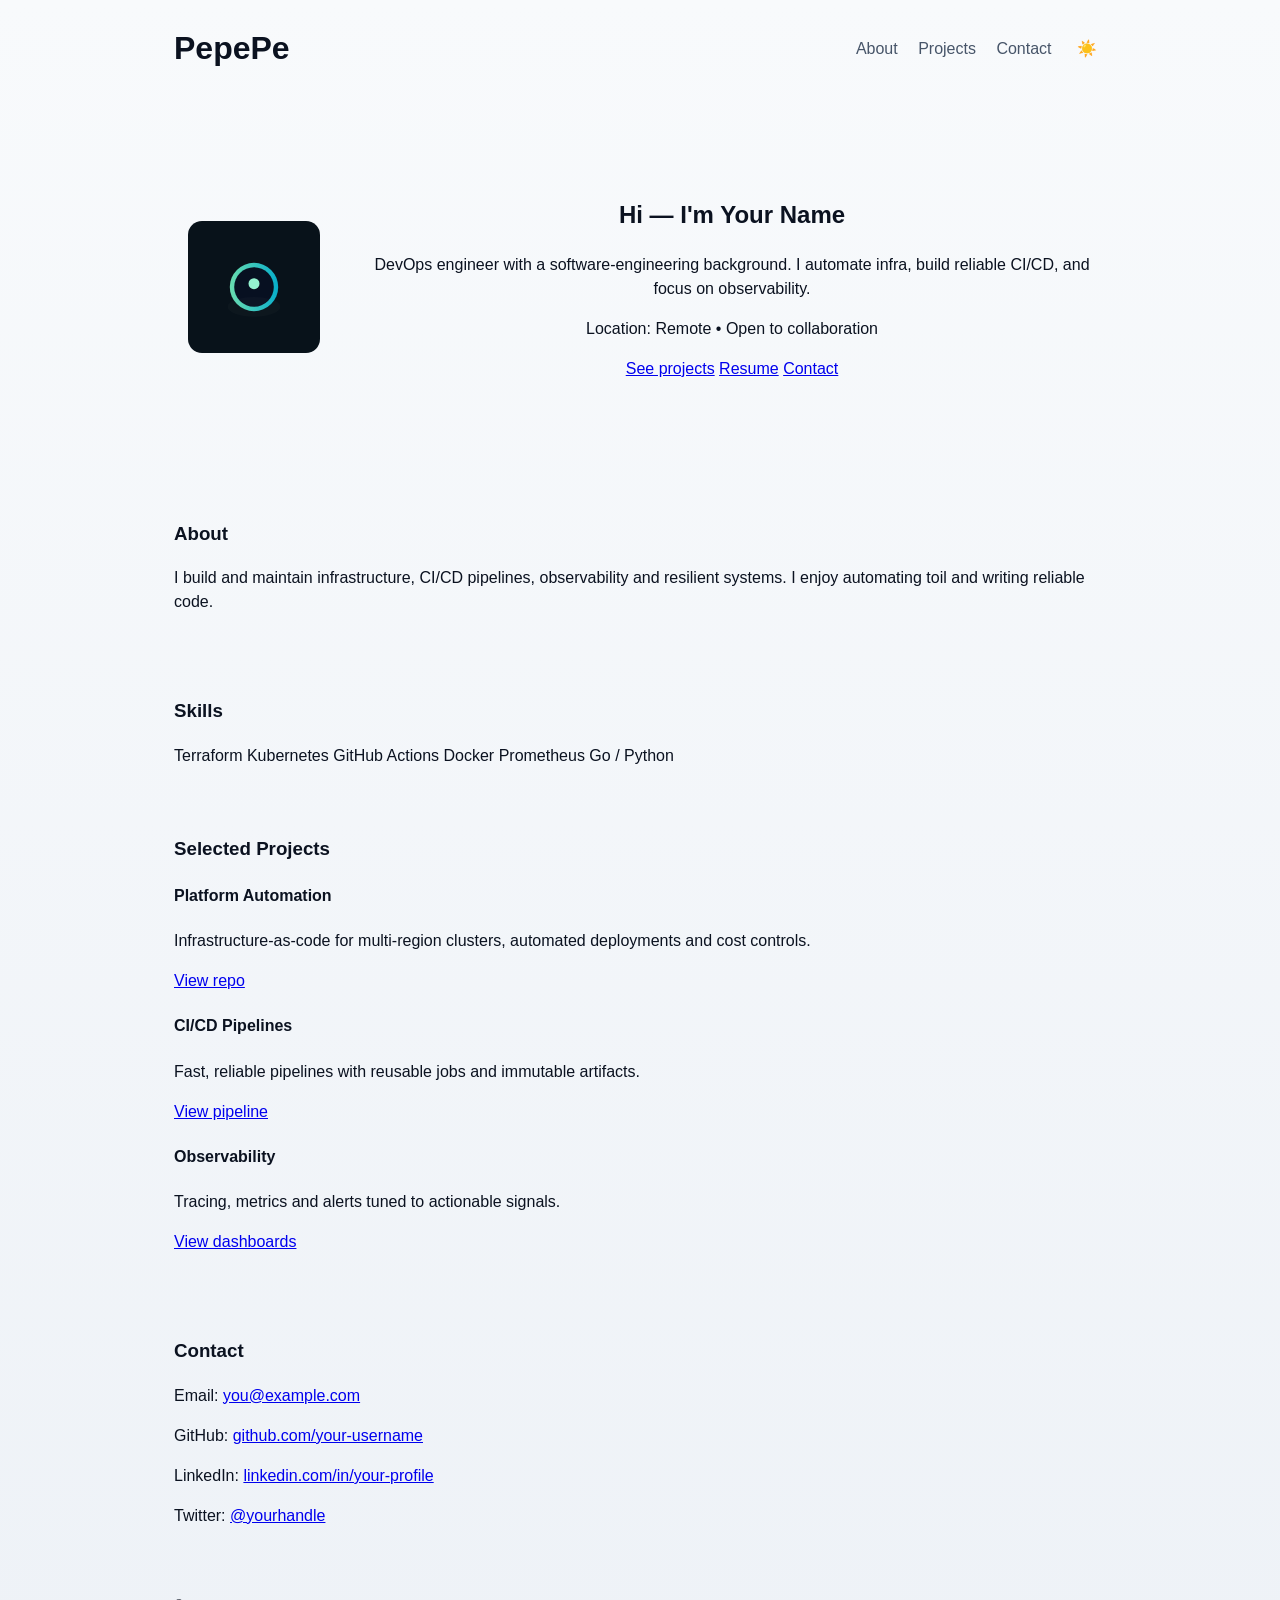
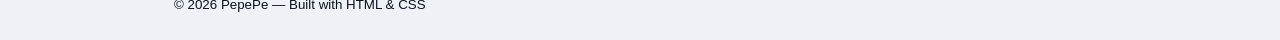
==== commit 8ea5a66c: "attempt #2" ====
--- a/index.html
+++ b/index.html
@@ -1,52 +1,127 @@
-<!DOCTYPE html>
-<html> 
-<head> 
-	<title>Bolatov Alau</title>
-	<link rel="stylesheet" type="text/css" href="styles.css">
-	<meta name="viewport" content="width=device-width, initial-scale=1.0">
-</head>
-<body>
+<!doctype html>
+<html lang="en">
+  <head>
+    <meta charset="utf-8" />
+    <meta name="viewport" content="width=device-width,initial-scale=1" />
+    <title>PepePe — DevOps + SWE Portfolio</title>
+    <meta name="description" content="Single-page static site for DevOps engineer with SWE background" />
+    <link rel="stylesheet" href="styles.css">
+  </head>
+  <body>
+    <header class="site-header">
+      <div class="container">
+        <h1 class="brand">PepePe</h1>
+        <nav class="nav">
+          <a href="#about">About</a>
+          <a href="#projects">Projects</a>
+          <a href="#contact">Contact</a>
+          <button id="themeToggle" class="theme-toggle" aria-label="Toggle color theme">🌙</button>
+        </nav>
+      </div>
+    </header>
 
-	<div class="container">
-		<div class="hero">
-			<h1 class="name"><strong>Alau</strong> Bolatov</h1>
-			<span class="job-title">DevOps Software Engineer</span>
-			<span class="email">bolatov.alau@gmail.com</span>
+    <main>
+      <section class="hero">
+        <div class="container hero-inner">
+          <div class="hero-left">
+            <img src="avatar.svg" alt="Avatar" class="avatar">
+          </div>
+          <div class="hero-right">
+            <h2>Hi — I'm <strong>Your Name</strong></h2>
+            <p class="lead">DevOps engineer with a software-engineering background. I automate infra, build reliable CI/CD, and focus on observability.</p>
+            <p class="meta">Location: Remote • Open to collaboration</p>
+            <p class="actions">
+              <a class="btn" href="#projects">See projects</a>
+              <a class="btn" href="resume.pdf" download>Resume</a>
+              <a class="btn ghost" href="#contact">Contact</a>
+            </p>
+          </div>
+        </div>
+      </section>
 
-			<h2 class="lead">I'm quite busy <s>lazy</s> to build my personal website right now.</h2>
+      <section id="about" class="container card">
+        <h3>About</h3>
+        <p>I build and maintain infrastructure, CI/CD pipelines, observability and resilient systems. I enjoy automating toil and writing reliable code.</p>
+      </section>
 
-			<br />
-			I live in the United States 🗽, I speak three languages 🗣️🌎, and I have an MS in CS 💻🎓. 
-			<br />
-			<img src="chi.jpg" style="width: 100%;">
-			
-			<br>but I'm originally from Almaty, Kazakhstan. 🏔️:
-			<br />
+      <section id="skills" class="container card">
+        <h3>Skills</h3>
+        <div class="chips">
+          <span class="chip">Terraform</span>
+          <span class="chip">Kubernetes</span>
+          <span class="chip">GitHub Actions</span>
+          <span class="chip">Docker</span>
+          <span class="chip">Prometheus</span>
+          <span class="chip">Go / Python</span>
+        </div>
+      </section>
 
-			<img src="al.jpg" style="width: 100%;">
+      <section id="projects" class="container">
+        <h3>Selected Projects</h3>
+        <div class="grid">
+          <article class="tile">
+            <h4>Platform Automation</h4>
+            <p>Infrastructure-as-code for multi-region clusters, automated deployments and cost controls.</p>
+            <p><a class="proj-link" href="#">View repo</a></p>
+          </article>
+          <article class="tile">
+            <h4>CI/CD Pipelines</h4>
+            <p>Fast, reliable pipelines with reusable jobs and immutable artifacts.</p>
+            <p><a class="proj-link" href="#">View pipeline</a></p>
+          </article>
+          <article class="tile">
+            <h4>Observability</h4>
+            <p>Tracing, metrics and alerts tuned to actionable signals.</p>
+            <p><a class="proj-link" href="#">View dashboards</a></p>
+          </article>
+        </div>
+      </section>
 
-			<br />
+      <section id="contact" class="container card">
+        <h3>Contact</h3>
+        <p>Email: <a href="mailto:you@example.com">you@example.com</a></p>
+        <p>GitHub: <a href="https://github.com/your-username" target="_blank" rel="noopener">github.com/your-username</a></p>
+        <p>LinkedIn: <a href="#" target="_blank" rel="noopener">linkedin.com/in/your-profile</a></p>
+        <p>Twitter: <a href="#" target="_blank" rel="noopener">@yourhandle</a></p>
+      </section>
+    </main>
 
-And my all-time favorite city iiiiiiiis — ISTANBUL ❤️.
+    <footer class="site-footer">
+      <div class="container">
+        <small>© <span id="year"></span> PepePe — Built with HTML & CSS</small>
+      </div>
+    </footer>
 
-			<br />
+    <script>
+      document.getElementById('year').textContent = new Date().getFullYear();
 
-			<img src="ist.jpg" style="width: 100%;">
+      (function(){
+        const btn = document.getElementById('themeToggle');
+        const storageKey = 'site-theme';
 
-			<br />
-			
-			I love Dota2 🎮:
-			<br />
+        function applyTheme(theme){
+          if(theme === 'light') document.documentElement.setAttribute('data-theme','light');
+          else document.documentElement.removeAttribute('data-theme');
+          btn.textContent = theme === 'light' ? '☀️' : '🌙';
+        }
 
-			<img src="dota2_social.jpg" style="width: 100%;">
+        function init(){
+          const saved = localStorage.getItem(storageKey);
+          if(saved){ applyTheme(saved); return; }
 
-			<br />
-			And SOCCER ⚽: <br />
-			<img src="soccer.webp" style="width: 100%;">
+          const prefersLight = window.matchMedia && window.matchMedia('(prefers-color-scheme: light)').matches;
+          applyTheme(prefersLight ? 'light' : 'dark');
+        }
 
-			You still there? Text me if you are. 
-		</div>
-	</div>
+        btn.addEventListener('click', ()=>{
+          const current = document.documentElement.getAttribute('data-theme') === 'light' ? 'light' : 'dark';
+          const next = current === 'light' ? 'dark' : 'light';
+          applyTheme(next);
+          localStorage.setItem(storageKey, next);
+        });
 
-</body>
+        init();
+      }());
+    </script>
+  </body>
 </html>
--- a/styles.css
+++ b/styles.css
@@ -1,455 +1,56 @@
-/* https://newtodesing.com/ 
-   v2.0 | 20110126
-   License: none (public domain)
-*/
-
-
-
-/*Load google font*/
-@import url('https://fonts.googleapis.com/css?family=Lato:300,400,700');
-
-
-
-/* Reset Styles */
-
-html, body, div, span, applet, object, iframe,
-h1, h2, h3, h4, h5, h6, p, blockquote, pre,
-a, abbr, acronym, address, big, cite, code,
-del, dfn, em, img, ins, kbd, q, s, samp,
-small, strike, strong, sub, sup, tt, var,
-b, u, i, center,
-dl, dt, dd, ol, ul, li,
-fieldset, form, label, legend,
-table, caption, tbody, tfoot, thead, tr, th, td,
-article, aside, canvas, details, embed, 
-figure, figcaption, footer, header, hgroup, 
-menu, nav, output, ruby, section, summary,
-time, mark, audio, video {
-	margin: 0;
-	padding: 0;
-	border: 0;
-	font-size: 100%;
-	font: inherit;
-	vertical-align: baseline;
-}
-/* HTML5 display-role reset for older browsers */
-article, aside, details, figcaption, figure, 
-footer, header, hgroup, menu, nav, section {
-	display: block;
-}
-a{
-	text-decoration: none;
-	text-transform: none;
-	color: #4A90E2;
+:root{
+  --bg-gradient-start: #071021;
+  --bg-gradient-end: #071828;
+  --text-color: #e6eef6;
+  --muted: #9aa4b2;
+  --accent: #6ee7b7;
+  --surface: #0b1220;
 }
 
-body {
-	line-height: 1;
-	font-family: lato, ubuntu,-apple-system,BlinkMacSystemFont,Segoe UI,Roboto,Oxygen,Ubuntu,Cantarell,Open Sans,Helvetica Neue,sans-serif;
-	text-rendering : optimizeLegibility;
-	-webkit-font-smoothing : antialiased;
-	font-size: 19px;
-	background-color: #FEFEFE;
-	color: #04143A;
+html[data-theme="light"]{
+  --bg-gradient-start: #f8fafc;
+  --bg-gradient-end: #eef2f7;
+  --text-color: #0b1220;
+  --muted: #475569;
+  --accent: #06b6d4;
+  --surface: #ffffff;
 }
-ol, ul {
-	list-style: none;
+*{box-sizing:border-box}
+body{
+  margin:0; font-family:Inter,Segoe UI,Roboto,Arial,sans-serif; background:linear-gradient(180deg,var(--bg-gradient-start) 0%, var(--bg-gradient-end) 100%); color:var(--text-color); line-height:1.5; transition:background-color 240ms ease, color 240ms ease;
 }
-blockquote, q {
-	quotes: none;
+.container{max-width:980px;margin:0 auto;padding:24px}
+.site-header{border-bottom:1px solid rgba(255,255,255,0.03);} 
+.site-header .container{display:flex;align-items:center;justify-content:space-between}
+.brand{margin:0;font-weight:700}
+.nav a{color:var(--muted);text-decoration:none;margin-left:16px}
+.theme-toggle{background:transparent;border:1px solid rgba(255,255,255,0.06);color:var(--muted);padding:6px 8px;border-radius:8px;margin-left:12px;cursor:pointer;font-size:16px}
+.theme-toggle:hover{opacity:0.9}
+.hero{padding:56px 0;text-align:center}
+.hero{padding:56px 0}
+.hero-inner{display:flex;align-items:center;gap:24px;justify-content:center}
+.hero-left{flex:0 0 160px;display:flex;justify-content:center}
+.avatar{width:140px;height:140px;border-radius:18px;border:4px solid rgba(255,255,255,0.04);background:linear-gradient(180deg,var(--bg-gradient-start),var(--bg-gradient-end)}
+.hero-right{max-width:640px}
+.hero h2{font-size:28px;margin:0 0 8px;text-align:left}
+.lead{color:var(--muted);margin:8px 0 12px;text-align:left}
+.meta{color:var(--muted);font-size:14px;margin-bottom:12px;text-align:left}
+.btn{display:inline-block;padding:10px 16px;border-radius:8px;background:var(--accent);color:#04292b;text-decoration:none;font-weight:600;margin-right:8px}
+.btn.ghost{background:transparent;border:1px solid rgba(255,255,255,0.06);color:var(--muted)}
+.card{background:linear-gradient(180deg,rgba(255,255,255,0.02),rgba(255,255,255,0.01));border-radius:10px;padding:24px;margin:18px auto;text-align:center;max-width:720px}
+.grid{display:grid;grid-template-columns:repeat(auto-fit,minmax(210px,1fr));gap:16px}
+.proj-link{color:var(--accent);text-decoration:none;font-weight:600}
+
+.chips{display:flex;flex-wrap:wrap;gap:8px;margin-top:8px}
+.chip{background:rgba(255,255,255,0.03);padding:6px 10px;border-radius:999px;font-size:13px;color:var(--muted)}
+.tile{background:rgba(255,255,255,0.02);padding:16px;border-radius:8px}
+.site-footer{border-top:1px solid rgba(255,255,255,0.03);padding:16px 0;margin-top:32px;text-align:center;color:var(--muted)}
+
+@media (max-width:640px){
+  .site-header .container{padding:12px}
+  .nav a{margin-left:10px}
+  .hero h2{font-size:20px}
+  .hero-inner{flex-direction:column;gap:12px}
+  .hero-left{flex:0 0 auto}
+  .avatar{width:120px;height:120px}
 }
-blockquote:before, blockquote:after,
-q:before, q:after {
-	content: '';
-	content: none;
-}
-table {
-	border-collapse: collapse;
-	border-spacing: 0;
-}
-
-p {
-	color: #15171a;
-	font-size: 17;
-	line-height: 31px;
-}
-
-strong {
-	font-weight: 600;
-}
-
-div , footer {
-	box-sizing: border-box;
-}
-
-/* Reset ends */
-
-
-/*Hero section*/
-
-.container {
-	max-width: 1100px;
-	height: auto;
-	margin: 60px auto;
-}
-
-.hero {
-	margin: 50px auto; 
-	position: relative;
-}
-
-h1.name {
-	font-size: 70px;
-	font-weight: 300;
-	display: inline-block;
-}
-
-.job-title {
-	vertical-align: top;
-	background-color: #D9E7F8;
-	color: #4A90E2;
-	font-weight: 600;
-	margin-top: 5px;
-	margin-left: 20px;
-	border-radius: 5px;
-	display: inline-block;
-	padding: 15px 25px;
-}
-
-.email {
-	display: block;
-	font-size: 24px;
-	font-weight: 300;
-	color: #81899C;
-	margin-top: 10px;
-}
-
-.lead {
-	font-size: 44px;
-	font-weight: 300;
-	margin-top: 60px;
-	line-height: 55px;
-}
-
-/*hero ends*/
-
-/*skills & intrests*/
-
-.sections {
-	vertical-align: top;
-	display: inline-block;
-	width: 49.7%;
-	height: 50px;
-}
-
-.section-title {
-	font-size: 20px;
-	font-weight: 600;
-	margin-bottom: 15px;
-}
-
-.list-card {
-	margin: 30px 0;
-}
-
-.list-card .exp , .list-card div{
-	display: inline-block;
-	vertical-align: top;
-}
-
-.list-card .exp {
-	margin-right: 15px;
-	color: #4A90E2;
-	font-weight: 600;
-	width: 100px;
-}
-
-.list-card div {
-	width: 70%;
-}
-
-.list-card h3 {
-	font-size: 20px;
-	font-weight: 600;
-	color: #5B6A9A;
-	line-height: 26px;
-	margin-bottom: 8px;
-}
-
-.list-card div span {
-	font-size: 16px;
-	color: #81899C;
-	line-height: 22px;
-}
-
-/*skill and intrests ends*/
-
-/* Achievements */
-
-
-.cards {
-	max-width: 1120px;
-	display: block;
-	margin-top: 280px;
-}
-
-.card {
-	width: 47.9%;
-	height: 200px;
-	background-color: #EEF0F7;
-	display: inline-block;
-	margin: 7px 5px;
-	vertical-align: top;
-	border-radius: 10px;
-	text-align: center;
-	padding-top: 50px
-}
-
-.card-active , .card:hover{
-	transform: scale(1.02);
-	transition: 0.5s;
-	background-color: #fff;
-	box-shadow: 0px 5px 50px -8px #ddd;
-	cursor: pointer;
-}
-
-
-.skill-level {
-	display: inline-block;
-	max-width: 160px;
-}
-
-.skill-level span {
-	font-size: 35px;
-	font-weight: 300;
-	color: #5B6A9A;
-	vertical-align: top;
-}
-
-.skill-level h2 {
-	font-size: 95px;
-	font-weight: 300;
-	display: inline-block;
-	vertical-align: top;
-	color: #5B6A9A;
-	letter-spacing: -5px;
-}
-
-.skill-meta {
-	vertical-align: top;
-	display: inline-block;
-	max-width: 300px;
-	text-align: left;
-	margin-top: 15px;
-	margin-left: 15px;
-}
-
-.skill-meta h3 {
-	font-size: 20px;
-	font-weight: 800;
-	color: #5B6A9A;
-	margin-bottom: 5px;
-}
-
-.skill-meta span{
-	color: #81899C;
-	line-height: 20px;
-	font-size: 16px;
-}
-
-/* Achievements ends */
-
-
-
-/* Timeline styles*/
-
-
-ol {
-	position: relative;
-	display: block;
-	margin: 100px 0;
-	height: 2px;
-	background: #EEF0F7;
-
-}
-ol::before,
-ol::after {
-	content: "";
-	position: absolute;
-	top: -10px;
-	display: block;
-	width: 0;
-	height: 0;
-  	border-radius: 10px;
-	border: 0px solid #31708F;
-}
-ol::before {
-	left: -5px;
-}
-ol::after {
-	right: -10px;
-	border: 0px solid transparent;
-	border-right: 0;
-	border-left: 20px solid #31708F;
-  	border-radius: 3px;
-}
-
-/* ---- Timeline elements ---- */
-li {
-	position: relative;
-	display: inline-block;
-	float: left;
-	width: 25%;
-  	height: 50px;
-}
-li .line {
-  position: absolute;
-  top: -47px;
-  left: 1%;
-  font-size: 20px;
-  font-weight: 600;
-  color: #04143A;
-}
-li .point {
-	content: "";
-	top: -7px;
-	left: 0%;
-	display: block;
-	width: 8px;
-	height: 8px;
-	border: 4px solid #fff;
-	border-radius: 10px;
-	background: #4A90E2;
-  position: absolute;
-}
-li .description {
-  display: none;
-  padding: 10px 0;
-  margin-top: 20px;
-  position: relative;
-  font-weight: normal;
-  z-index: 1;
-  max-width: 95%;
-  font-size: 18px;
-  font-weight: 600;
-  line-height: 25px;
-  color: #5B6A9A;
-}
-.description::before {
-  content: '';
-  width: 0; 
-  height: 0; 
-  border-left: 5px solid transparent;
-  border-right: 5px solid transparent;
-  border-bottom: 5px solid #f4f4f4;
-  position: absolute;
-  top: -5px;
-  left: 43%;
-}
-
-
-.timeline .date{
-	font-size: 14px;
-	color: #81899C;
-	font-weight: 300;
-}
-
-/* ---- Hover effects ---- */
-li:hover {
-  color: #48A4D2;
-}
-li .description {
-  display: block;
-}
-
-/*timeline ends*/
-
-
-
-/* Media queries*/
-
-@media(max-width: 1024px){
-	.container {
-		padding: 15px;
-		margin: 0px auto;
-	}
-	.cards {
-		margin-top: 250px;
-	}
-}
-
-@media(max-width: 768px){
-	.container {
-		padding: 15px;
-		margin: 0px auto;
-	}
-	.cards {
-		margin-top: 320px;
-	}
-
-	.card {
-		padding: 15px;
-		text-align: left;
-	}
-	.card h2 {
-		font-size: 70px;
-	}
-		.card , .sections {
-		width: 100%;
-		height: auto;
-		margin: 10px 0;
-		float: left;
-	}
-
-	.timeline{
-		border: none;
-		background-color: rgba(0,0,0,0);
-	}
-
-	.timeline li{
-		margin-top: 70px;
-		height: 150px;
-	}
-}
-
-
-@media(max-width: 425px) {
-	h1.name {
-		font-size: 40px;
-	}
-
-	.card , .sections {
-		width: 100%;
-		height: auto;
-		margin: 10px 0;
-		float: left;
-	}
-
-	.timeline{
-		display: none;
-		}
-
-	.job-title {
-		position: absolute;
-		font-size: 15px;
-		top: -40px;
-		right: 20px;
-		padding: 10px
-	}
-
-	.lead {
-		margin-top: 15px;
-		font-size: 20px;
-		line-height: 28px;
-	}
-	.container {
-		margin: 0px;
-		padding: 0 15px;
-	}
-	footer {
-		margin-top: 2050px;
-	}
-	}
-
-
-/* End of all :P*/
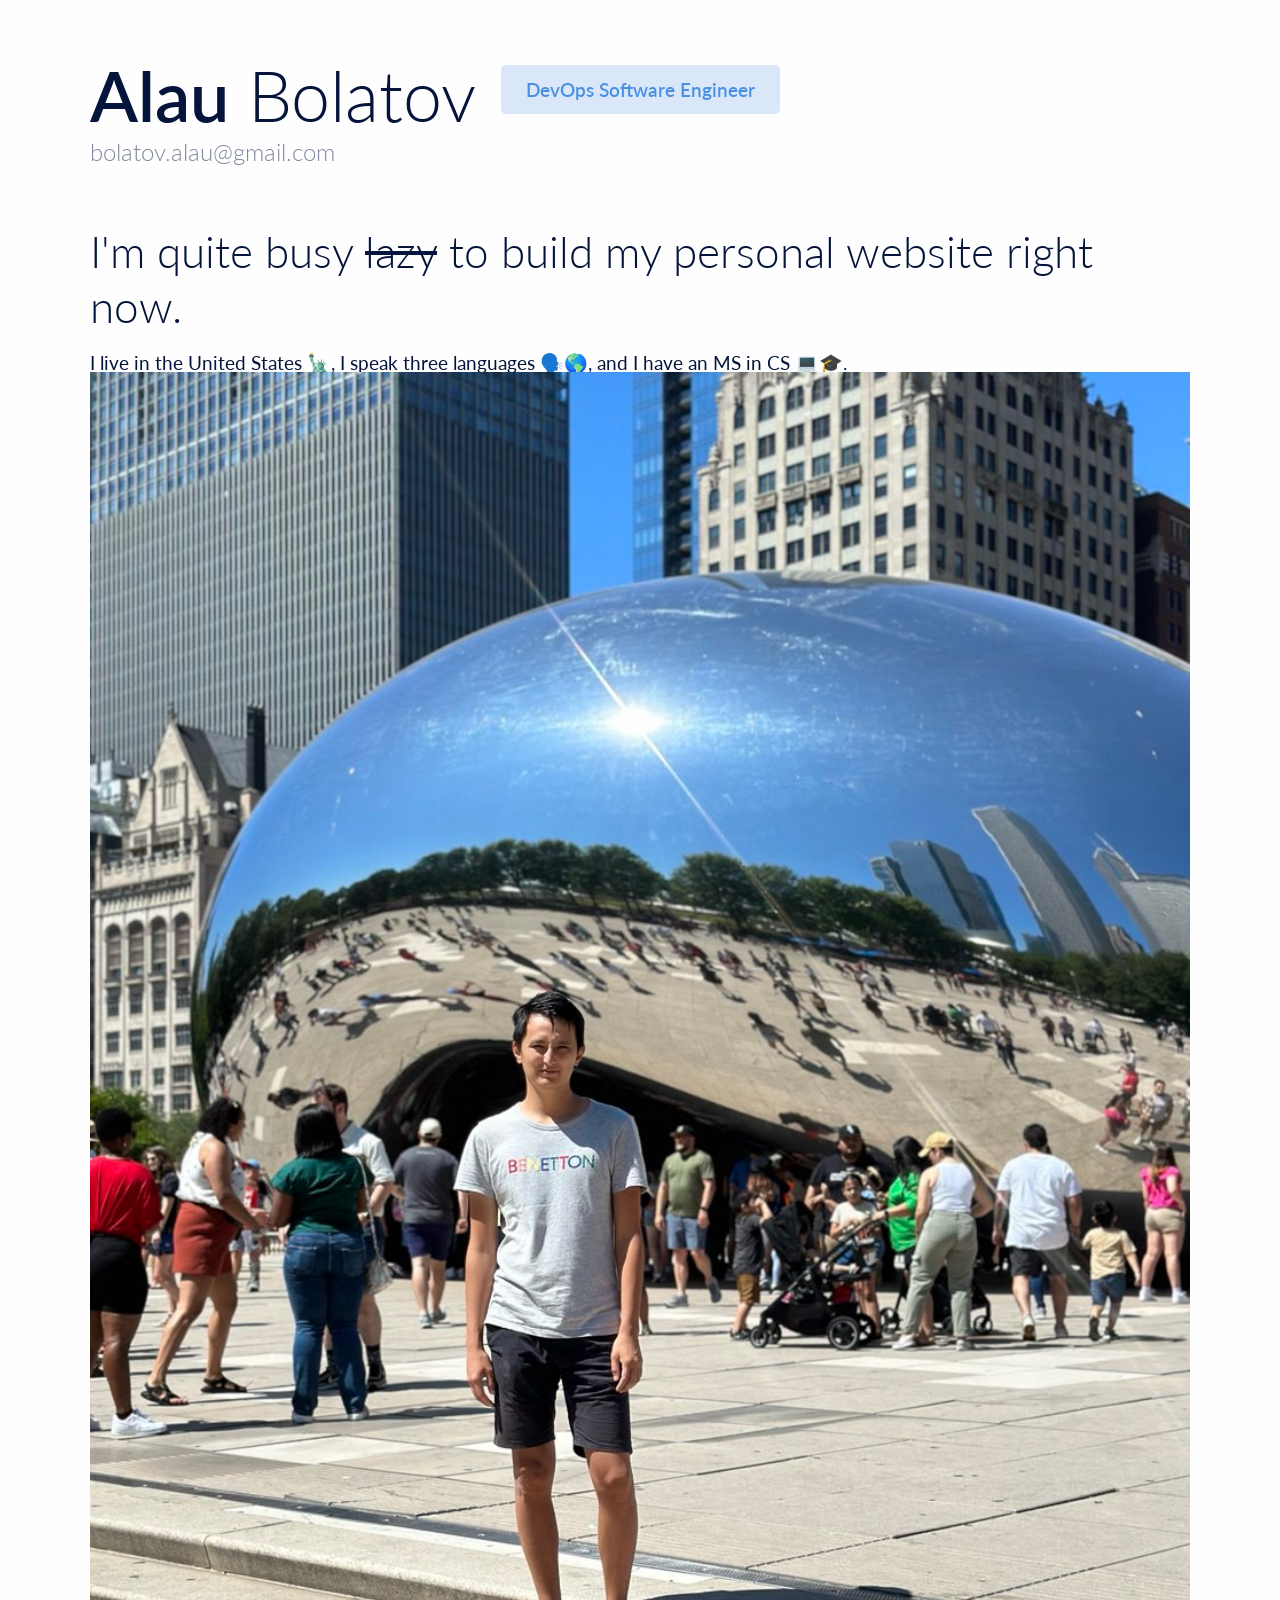
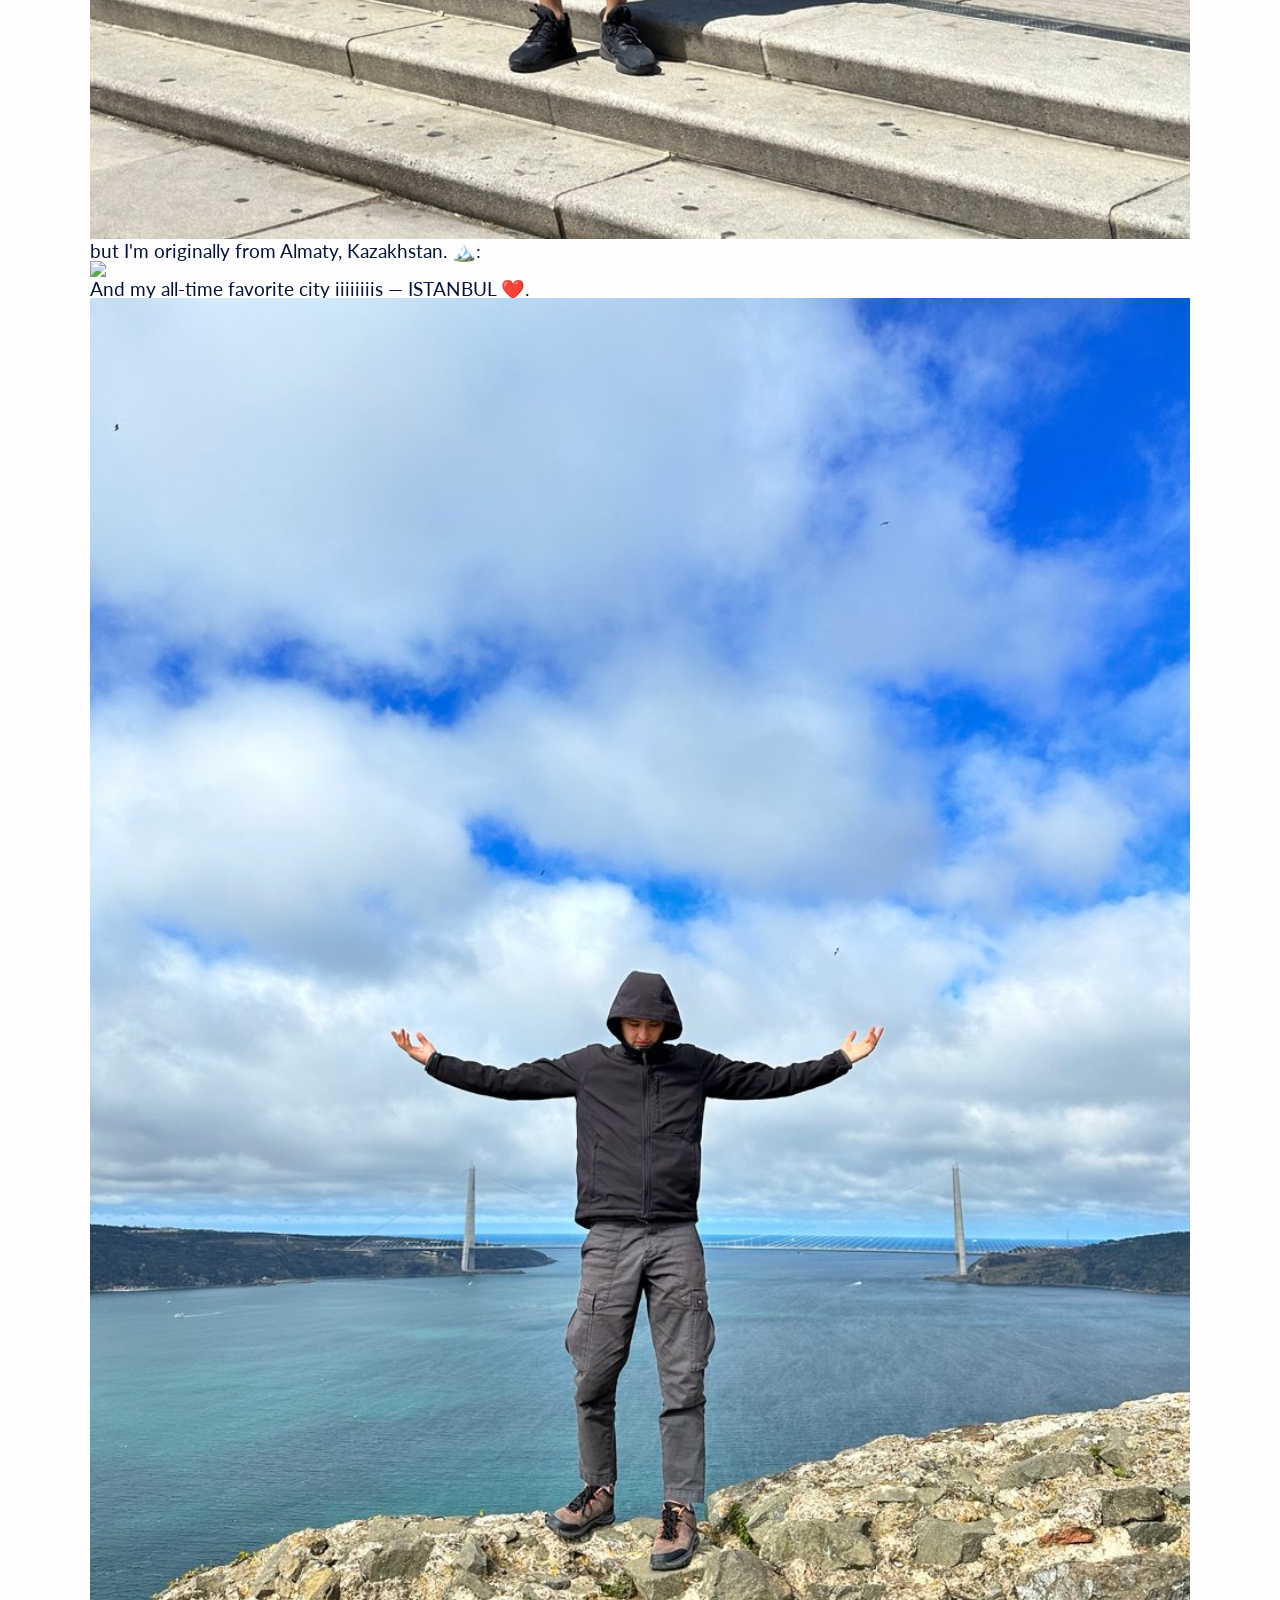
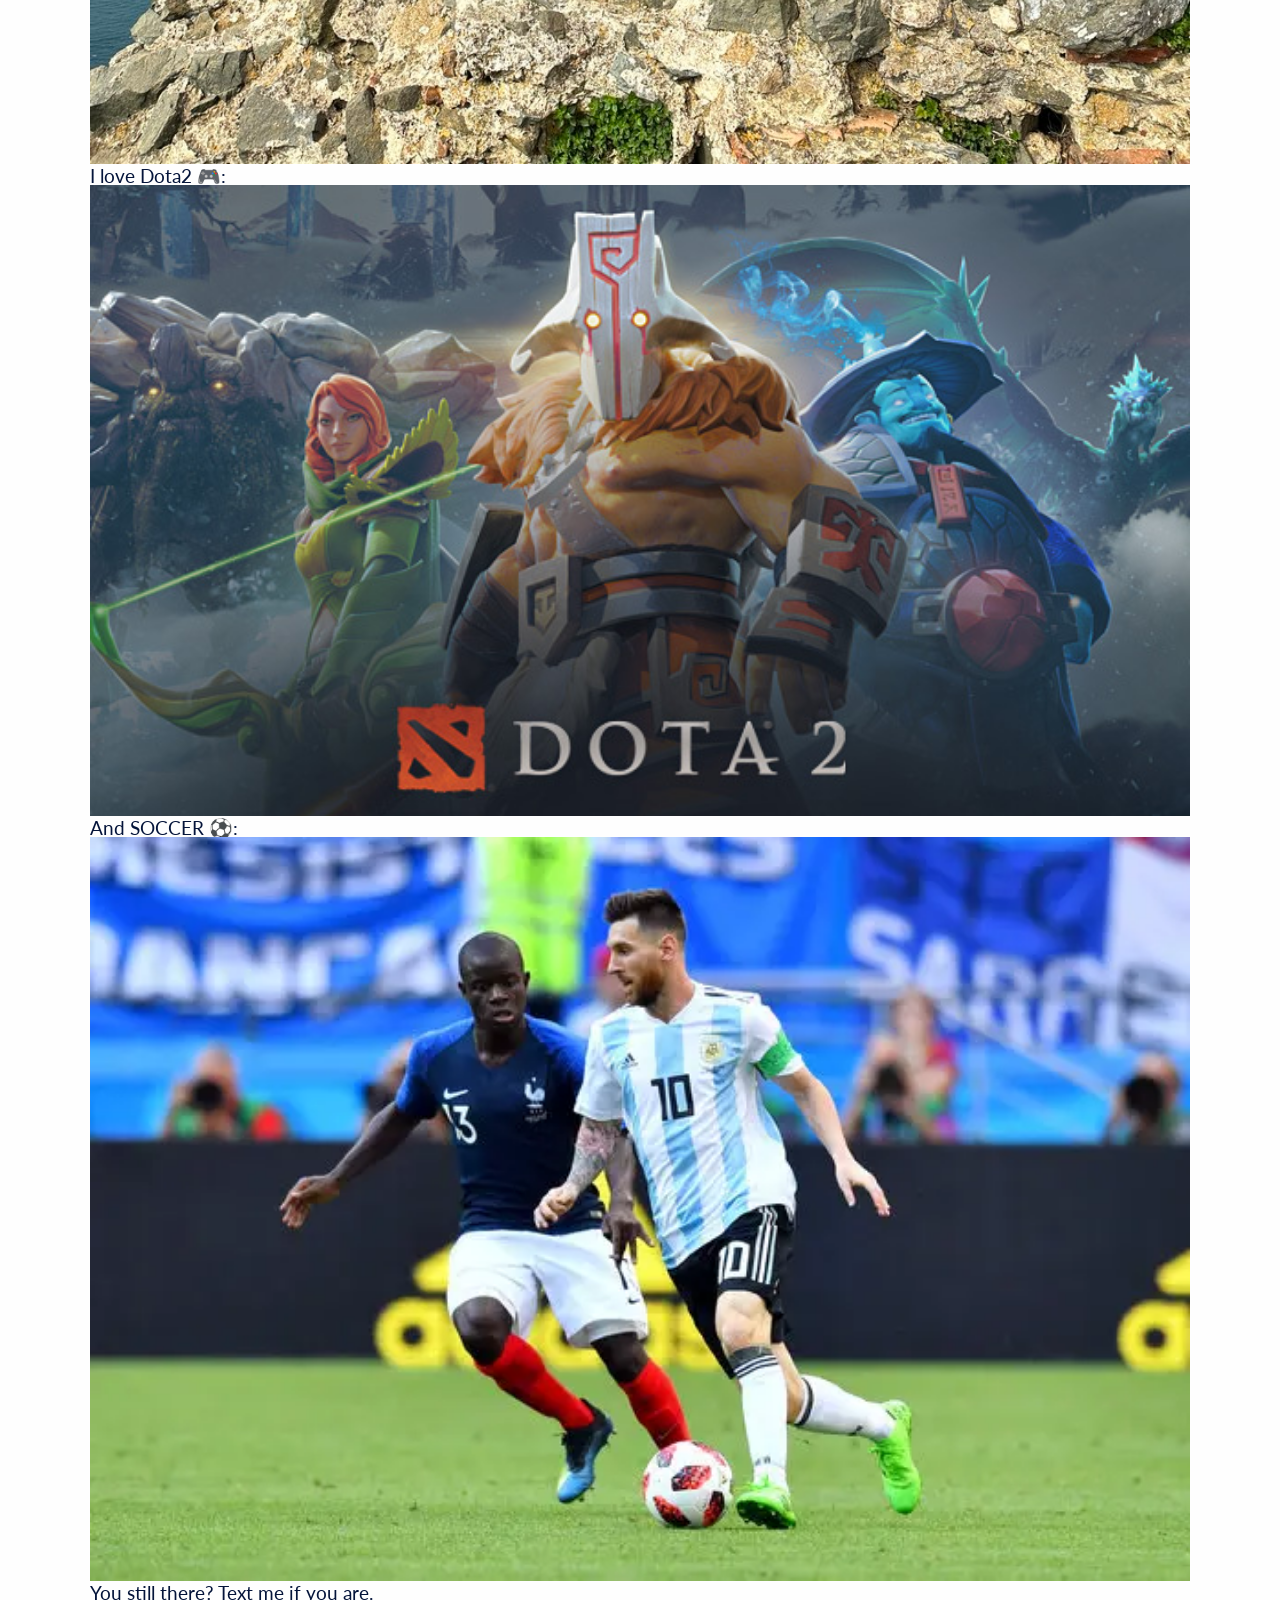
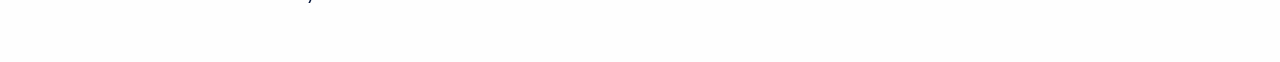
==== commit c9d37015: "wdaawd" ====
--- a/index.html
+++ b/index.html
@@ -1,127 +1,52 @@
-<!doctype html>
-<html lang="en">
-  <head>
-    <meta charset="utf-8" />
-    <meta name="viewport" content="width=device-width,initial-scale=1" />
-    <title>PepePe — DevOps + SWE Portfolio</title>
-    <meta name="description" content="Single-page static site for DevOps engineer with SWE background" />
-    <link rel="stylesheet" href="styles.css">
-  </head>
-  <body>
-    <header class="site-header">
-      <div class="container">
-        <h1 class="brand">PepePe</h1>
-        <nav class="nav">
-          <a href="#about">About</a>
-          <a href="#projects">Projects</a>
-          <a href="#contact">Contact</a>
-          <button id="themeToggle" class="theme-toggle" aria-label="Toggle color theme">🌙</button>
-        </nav>
-      </div>
-    </header>
+<!DOCTYPE html>
+<html> 
+<head> 
+	<title>Bolatov Alau</title>
+	<link rel="stylesheet" type="text/css" href="styles.css">
+	<meta name="viewport" content="width=device-width, initial-scale=1.0">
+</head>
+<body>
 
-    <main>
-      <section class="hero">
-        <div class="container hero-inner">
-          <div class="hero-left">
-            <img src="avatar.svg" alt="Avatar" class="avatar">
-          </div>
-          <div class="hero-right">
-            <h2>Hi — I'm <strong>Your Name</strong></h2>
-            <p class="lead">DevOps engineer with a software-engineering background. I automate infra, build reliable CI/CD, and focus on observability.</p>
-            <p class="meta">Location: Remote • Open to collaboration</p>
-            <p class="actions">
-              <a class="btn" href="#projects">See projects</a>
-              <a class="btn" href="resume.pdf" download>Resume</a>
-              <a class="btn ghost" href="#contact">Contact</a>
-            </p>
-          </div>
-        </div>
-      </section>
+	<div class="container">
+		<div class="hero">
+			<h1 class="name"><strong>Alau</strong> Bolatov</h1>
+			<span class="job-title">DevOps Software Engineer</span>
+			<span class="email">bolatov.alau@gmail.com</span>
 
-      <section id="about" class="container card">
-        <h3>About</h3>
-        <p>I build and maintain infrastructure, CI/CD pipelines, observability and resilient systems. I enjoy automating toil and writing reliable code.</p>
-      </section>
+			<h2 class="lead">I'm quite busy <s>lazy</s> to build my personal website right now.</h2>
 
-      <section id="skills" class="container card">
-        <h3>Skills</h3>
-        <div class="chips">
-          <span class="chip">Terraform</span>
-          <span class="chip">Kubernetes</span>
-          <span class="chip">GitHub Actions</span>
-          <span class="chip">Docker</span>
-          <span class="chip">Prometheus</span>
-          <span class="chip">Go / Python</span>
-        </div>
-      </section>
+			<br />
+			I live in the United States 🗽, I speak three languages 🗣️🌎, and I have an MS in CS 💻🎓. 
+			<br />
+			<img src="chi.jpg" style="width: 100%;">
+			
+			<br>but I'm originally from Almaty, Kazakhstan. 🏔️:
+			<br />
 
-      <section id="projects" class="container">
-        <h3>Selected Projects</h3>
-        <div class="grid">
-          <article class="tile">
-            <h4>Platform Automation</h4>
-            <p>Infrastructure-as-code for multi-region clusters, automated deployments and cost controls.</p>
-            <p><a class="proj-link" href="#">View repo</a></p>
-          </article>
-          <article class="tile">
-            <h4>CI/CD Pipelines</h4>
-            <p>Fast, reliable pipelines with reusable jobs and immutable artifacts.</p>
-            <p><a class="proj-link" href="#">View pipeline</a></p>
-          </article>
-          <article class="tile">
-            <h4>Observability</h4>
-            <p>Tracing, metrics and alerts tuned to actionable signals.</p>
-            <p><a class="proj-link" href="#">View dashboards</a></p>
-          </article>
-        </div>
-      </section>
+			<img src="al.jpg" style="width: 100%;">
 
-      <section id="contact" class="container card">
-        <h3>Contact</h3>
-        <p>Email: <a href="mailto:you@example.com">you@example.com</a></p>
-        <p>GitHub: <a href="https://github.com/your-username" target="_blank" rel="noopener">github.com/your-username</a></p>
-        <p>LinkedIn: <a href="#" target="_blank" rel="noopener">linkedin.com/in/your-profile</a></p>
-        <p>Twitter: <a href="#" target="_blank" rel="noopener">@yourhandle</a></p>
-      </section>
-    </main>
+			<br />
 
-    <footer class="site-footer">
-      <div class="container">
-        <small>© <span id="year"></span> PepePe — Built with HTML & CSS</small>
-      </div>
-    </footer>
+And my all-time favorite city iiiiiiiis — ISTANBUL ❤️.
 
-    <script>
-      document.getElementById('year').textContent = new Date().getFullYear();
+			<br />
 
-      (function(){
-        const btn = document.getElementById('themeToggle');
-        const storageKey = 'site-theme';
+			<img src="ist.jpg" style="width: 100%;">
 
-        function applyTheme(theme){
-          if(theme === 'light') document.documentElement.setAttribute('data-theme','light');
-          else document.documentElement.removeAttribute('data-theme');
-          btn.textContent = theme === 'light' ? '☀️' : '🌙';
-        }
+			<br />
+			
+			I love Dota2 🎮:
+			<br />
 
-        function init(){
-          const saved = localStorage.getItem(storageKey);
-          if(saved){ applyTheme(saved); return; }
+			<img src="dota2_social.jpg" style="width: 100%;">
 
-          const prefersLight = window.matchMedia && window.matchMedia('(prefers-color-scheme: light)').matches;
-          applyTheme(prefersLight ? 'light' : 'dark');
-        }
+			<br />
+			And SOCCER ⚽: <br />
+			<img src="soccer.webp" style="width: 100%;">
 
-        btn.addEventListener('click', ()=>{
-          const current = document.documentElement.getAttribute('data-theme') === 'light' ? 'light' : 'dark';
-          const next = current === 'light' ? 'dark' : 'light';
-          applyTheme(next);
-          localStorage.setItem(storageKey, next);
-        });
+			You still there? Text me if you are. 
+		</div>
+	</div>
 
-        init();
-      }());
-    </script>
-  </body>
+</body>
 </html>
--- a/styles.css
+++ b/styles.css
@@ -1,56 +1,455 @@
-:root{
-  --bg-gradient-start: #071021;
-  --bg-gradient-end: #071828;
-  --text-color: #e6eef6;
-  --muted: #9aa4b2;
-  --accent: #6ee7b7;
-  --surface: #0b1220;
-}
-
-html[data-theme="light"]{
-  --bg-gradient-start: #f8fafc;
-  --bg-gradient-end: #eef2f7;
-  --text-color: #0b1220;
-  --muted: #475569;
-  --accent: #06b6d4;
-  --surface: #ffffff;
-}
-*{box-sizing:border-box}
-body{
-  margin:0; font-family:Inter,Segoe UI,Roboto,Arial,sans-serif; background:linear-gradient(180deg,var(--bg-gradient-start) 0%, var(--bg-gradient-end) 100%); color:var(--text-color); line-height:1.5; transition:background-color 240ms ease, color 240ms ease;
-}
-.container{max-width:980px;margin:0 auto;padding:24px}
-.site-header{border-bottom:1px solid rgba(255,255,255,0.03);} 
-.site-header .container{display:flex;align-items:center;justify-content:space-between}
-.brand{margin:0;font-weight:700}
-.nav a{color:var(--muted);text-decoration:none;margin-left:16px}
-.theme-toggle{background:transparent;border:1px solid rgba(255,255,255,0.06);color:var(--muted);padding:6px 8px;border-radius:8px;margin-left:12px;cursor:pointer;font-size:16px}
-.theme-toggle:hover{opacity:0.9}
-.hero{padding:56px 0;text-align:center}
-.hero{padding:56px 0}
-.hero-inner{display:flex;align-items:center;gap:24px;justify-content:center}
-.hero-left{flex:0 0 160px;display:flex;justify-content:center}
-.avatar{width:140px;height:140px;border-radius:18px;border:4px solid rgba(255,255,255,0.04);background:linear-gradient(180deg,var(--bg-gradient-start),var(--bg-gradient-end)}
-.hero-right{max-width:640px}
-.hero h2{font-size:28px;margin:0 0 8px;text-align:left}
-.lead{color:var(--muted);margin:8px 0 12px;text-align:left}
-.meta{color:var(--muted);font-size:14px;margin-bottom:12px;text-align:left}
-.btn{display:inline-block;padding:10px 16px;border-radius:8px;background:var(--accent);color:#04292b;text-decoration:none;font-weight:600;margin-right:8px}
-.btn.ghost{background:transparent;border:1px solid rgba(255,255,255,0.06);color:var(--muted)}
-.card{background:linear-gradient(180deg,rgba(255,255,255,0.02),rgba(255,255,255,0.01));border-radius:10px;padding:24px;margin:18px auto;text-align:center;max-width:720px}
-.grid{display:grid;grid-template-columns:repeat(auto-fit,minmax(210px,1fr));gap:16px}
-.proj-link{color:var(--accent);text-decoration:none;font-weight:600}
-
-.chips{display:flex;flex-wrap:wrap;gap:8px;margin-top:8px}
-.chip{background:rgba(255,255,255,0.03);padding:6px 10px;border-radius:999px;font-size:13px;color:var(--muted)}
-.tile{background:rgba(255,255,255,0.02);padding:16px;border-radius:8px}
-.site-footer{border-top:1px solid rgba(255,255,255,0.03);padding:16px 0;margin-top:32px;text-align:center;color:var(--muted)}
-
-@media (max-width:640px){
-  .site-header .container{padding:12px}
-  .nav a{margin-left:10px}
-  .hero h2{font-size:20px}
-  .hero-inner{flex-direction:column;gap:12px}
-  .hero-left{flex:0 0 auto}
-  .avatar{width:120px;height:120px}
-}
+/* https://newtodesing.com/ 
+   v2.0 | 20110126
+   License: none (public domain)
+*/
+
+
+
+/*Load google font*/
+@import url('https://fonts.googleapis.com/css?family=Lato:300,400,700');
+
+
+
+/* Reset Styles */
+
+html, body, div, span, applet, object, iframe,
+h1, h2, h3, h4, h5, h6, p, blockquote, pre,
+a, abbr, acronym, address, big, cite, code,
+del, dfn, em, img, ins, kbd, q, s, samp,
+small, strike, strong, sub, sup, tt, var,
+b, u, i, center,
+dl, dt, dd, ol, ul, li,
+fieldset, form, label, legend,
+table, caption, tbody, tfoot, thead, tr, th, td,
+article, aside, canvas, details, embed, 
+figure, figcaption, footer, header, hgroup, 
+menu, nav, output, ruby, section, summary,
+time, mark, audio, video {
+	margin: 0;
+	padding: 0;
+	border: 0;
+	font-size: 100%;
+	font: inherit;
+	vertical-align: baseline;
+}
+/* HTML5 display-role reset for older browsers */
+article, aside, details, figcaption, figure, 
+footer, header, hgroup, menu, nav, section {
+	display: block;
+}
+a{
+	text-decoration: none;
+	text-transform: none;
+	color: #4A90E2;
+}
+
+body {
+	line-height: 1;
+	font-family: lato, ubuntu,-apple-system,BlinkMacSystemFont,Segoe UI,Roboto,Oxygen,Ubuntu,Cantarell,Open Sans,Helvetica Neue,sans-serif;
+	text-rendering : optimizeLegibility;
+	-webkit-font-smoothing : antialiased;
+	font-size: 19px;
+	background-color: #FEFEFE;
+	color: #04143A;
+}
+ol, ul {
+	list-style: none;
+}
+blockquote, q {
+	quotes: none;
+}
+blockquote:before, blockquote:after,
+q:before, q:after {
+	content: '';
+	content: none;
+}
+table {
+	border-collapse: collapse;
+	border-spacing: 0;
+}
+
+p {
+	color: #15171a;
+	font-size: 17;
+	line-height: 31px;
+}
+
+strong {
+	font-weight: 600;
+}
+
+div , footer {
+	box-sizing: border-box;
+}
+
+/* Reset ends */
+
+
+/*Hero section*/
+
+.container {
+	max-width: 1100px;
+	height: auto;
+	margin: 60px auto;
+}
+
+.hero {
+	margin: 50px auto; 
+	position: relative;
+}
+
+h1.name {
+	font-size: 70px;
+	font-weight: 300;
+	display: inline-block;
+}
+
+.job-title {
+	vertical-align: top;
+	background-color: #D9E7F8;
+	color: #4A90E2;
+	font-weight: 600;
+	margin-top: 5px;
+	margin-left: 20px;
+	border-radius: 5px;
+	display: inline-block;
+	padding: 15px 25px;
+}
+
+.email {
+	display: block;
+	font-size: 24px;
+	font-weight: 300;
+	color: #81899C;
+	margin-top: 10px;
+}
+
+.lead {
+	font-size: 44px;
+	font-weight: 300;
+	margin-top: 60px;
+	line-height: 55px;
+}
+
+/*hero ends*/
+
+/*skills & intrests*/
+
+.sections {
+	vertical-align: top;
+	display: inline-block;
+	width: 49.7%;
+	height: 50px;
+}
+
+.section-title {
+	font-size: 20px;
+	font-weight: 600;
+	margin-bottom: 15px;
+}
+
+.list-card {
+	margin: 30px 0;
+}
+
+.list-card .exp , .list-card div{
+	display: inline-block;
+	vertical-align: top;
+}
+
+.list-card .exp {
+	margin-right: 15px;
+	color: #4A90E2;
+	font-weight: 600;
+	width: 100px;
+}
+
+.list-card div {
+	width: 70%;
+}
+
+.list-card h3 {
+	font-size: 20px;
+	font-weight: 600;
+	color: #5B6A9A;
+	line-height: 26px;
+	margin-bottom: 8px;
+}
+
+.list-card div span {
+	font-size: 16px;
+	color: #81899C;
+	line-height: 22px;
+}
+
+/*skill and intrests ends*/
+
+/* Achievements */
+
+
+.cards {
+	max-width: 1120px;
+	display: block;
+	margin-top: 280px;
+}
+
+.card {
+	width: 47.9%;
+	height: 200px;
+	background-color: #EEF0F7;
+	display: inline-block;
+	margin: 7px 5px;
+	vertical-align: top;
+	border-radius: 10px;
+	text-align: center;
+	padding-top: 50px
+}
+
+.card-active , .card:hover{
+	transform: scale(1.02);
+	transition: 0.5s;
+	background-color: #fff;
+	box-shadow: 0px 5px 50px -8px #ddd;
+	cursor: pointer;
+}
+
+
+.skill-level {
+	display: inline-block;
+	max-width: 160px;
+}
+
+.skill-level span {
+	font-size: 35px;
+	font-weight: 300;
+	color: #5B6A9A;
+	vertical-align: top;
+}
+
+.skill-level h2 {
+	font-size: 95px;
+	font-weight: 300;
+	display: inline-block;
+	vertical-align: top;
+	color: #5B6A9A;
+	letter-spacing: -5px;
+}
+
+.skill-meta {
+	vertical-align: top;
+	display: inline-block;
+	max-width: 300px;
+	text-align: left;
+	margin-top: 15px;
+	margin-left: 15px;
+}
+
+.skill-meta h3 {
+	font-size: 20px;
+	font-weight: 800;
+	color: #5B6A9A;
+	margin-bottom: 5px;
+}
+
+.skill-meta span{
+	color: #81899C;
+	line-height: 20px;
+	font-size: 16px;
+}
+
+/* Achievements ends */
+
+
+
+/* Timeline styles*/
+
+
+ol {
+	position: relative;
+	display: block;
+	margin: 100px 0;
+	height: 2px;
+	background: #EEF0F7;
+
+}
+ol::before,
+ol::after {
+	content: "";
+	position: absolute;
+	top: -10px;
+	display: block;
+	width: 0;
+	height: 0;
+  	border-radius: 10px;
+	border: 0px solid #31708F;
+}
+ol::before {
+	left: -5px;
+}
+ol::after {
+	right: -10px;
+	border: 0px solid transparent;
+	border-right: 0;
+	border-left: 20px solid #31708F;
+  	border-radius: 3px;
+}
+
+/* ---- Timeline elements ---- */
+li {
+	position: relative;
+	display: inline-block;
+	float: left;
+	width: 25%;
+  	height: 50px;
+}
+li .line {
+  position: absolute;
+  top: -47px;
+  left: 1%;
+  font-size: 20px;
+  font-weight: 600;
+  color: #04143A;
+}
+li .point {
+	content: "";
+	top: -7px;
+	left: 0%;
+	display: block;
+	width: 8px;
+	height: 8px;
+	border: 4px solid #fff;
+	border-radius: 10px;
+	background: #4A90E2;
+  position: absolute;
+}
+li .description {
+  display: none;
+  padding: 10px 0;
+  margin-top: 20px;
+  position: relative;
+  font-weight: normal;
+  z-index: 1;
+  max-width: 95%;
+  font-size: 18px;
+  font-weight: 600;
+  line-height: 25px;
+  color: #5B6A9A;
+}
+.description::before {
+  content: '';
+  width: 0; 
+  height: 0; 
+  border-left: 5px solid transparent;
+  border-right: 5px solid transparent;
+  border-bottom: 5px solid #f4f4f4;
+  position: absolute;
+  top: -5px;
+  left: 43%;
+}
+
+
+.timeline .date{
+	font-size: 14px;
+	color: #81899C;
+	font-weight: 300;
+}
+
+/* ---- Hover effects ---- */
+li:hover {
+  color: #48A4D2;
+}
+li .description {
+  display: block;
+}
+
+/*timeline ends*/
+
+
+
+/* Media queries*/
+
+@media(max-width: 1024px){
+	.container {
+		padding: 15px;
+		margin: 0px auto;
+	}
+	.cards {
+		margin-top: 250px;
+	}
+}
+
+@media(max-width: 768px){
+	.container {
+		padding: 15px;
+		margin: 0px auto;
+	}
+	.cards {
+		margin-top: 320px;
+	}
+
+	.card {
+		padding: 15px;
+		text-align: left;
+	}
+	.card h2 {
+		font-size: 70px;
+	}
+		.card , .sections {
+		width: 100%;
+		height: auto;
+		margin: 10px 0;
+		float: left;
+	}
+
+	.timeline{
+		border: none;
+		background-color: rgba(0,0,0,0);
+	}
+
+	.timeline li{
+		margin-top: 70px;
+		height: 150px;
+	}
+}
+
+
+@media(max-width: 425px) {
+	h1.name {
+		font-size: 40px;
+	}
+
+	.card , .sections {
+		width: 100%;
+		height: auto;
+		margin: 10px 0;
+		float: left;
+	}
+
+	.timeline{
+		display: none;
+		}
+
+	.job-title {
+		position: absolute;
+		font-size: 15px;
+		top: -40px;
+		right: 20px;
+		padding: 10px
+	}
+
+	.lead {
+		margin-top: 15px;
+		font-size: 20px;
+		line-height: 28px;
+	}
+	.container {
+		margin: 0px;
+		padding: 0 15px;
+	}
+	footer {
+		margin-top: 2050px;
+	}
+	}
+
+
+/* End of all :P*/
